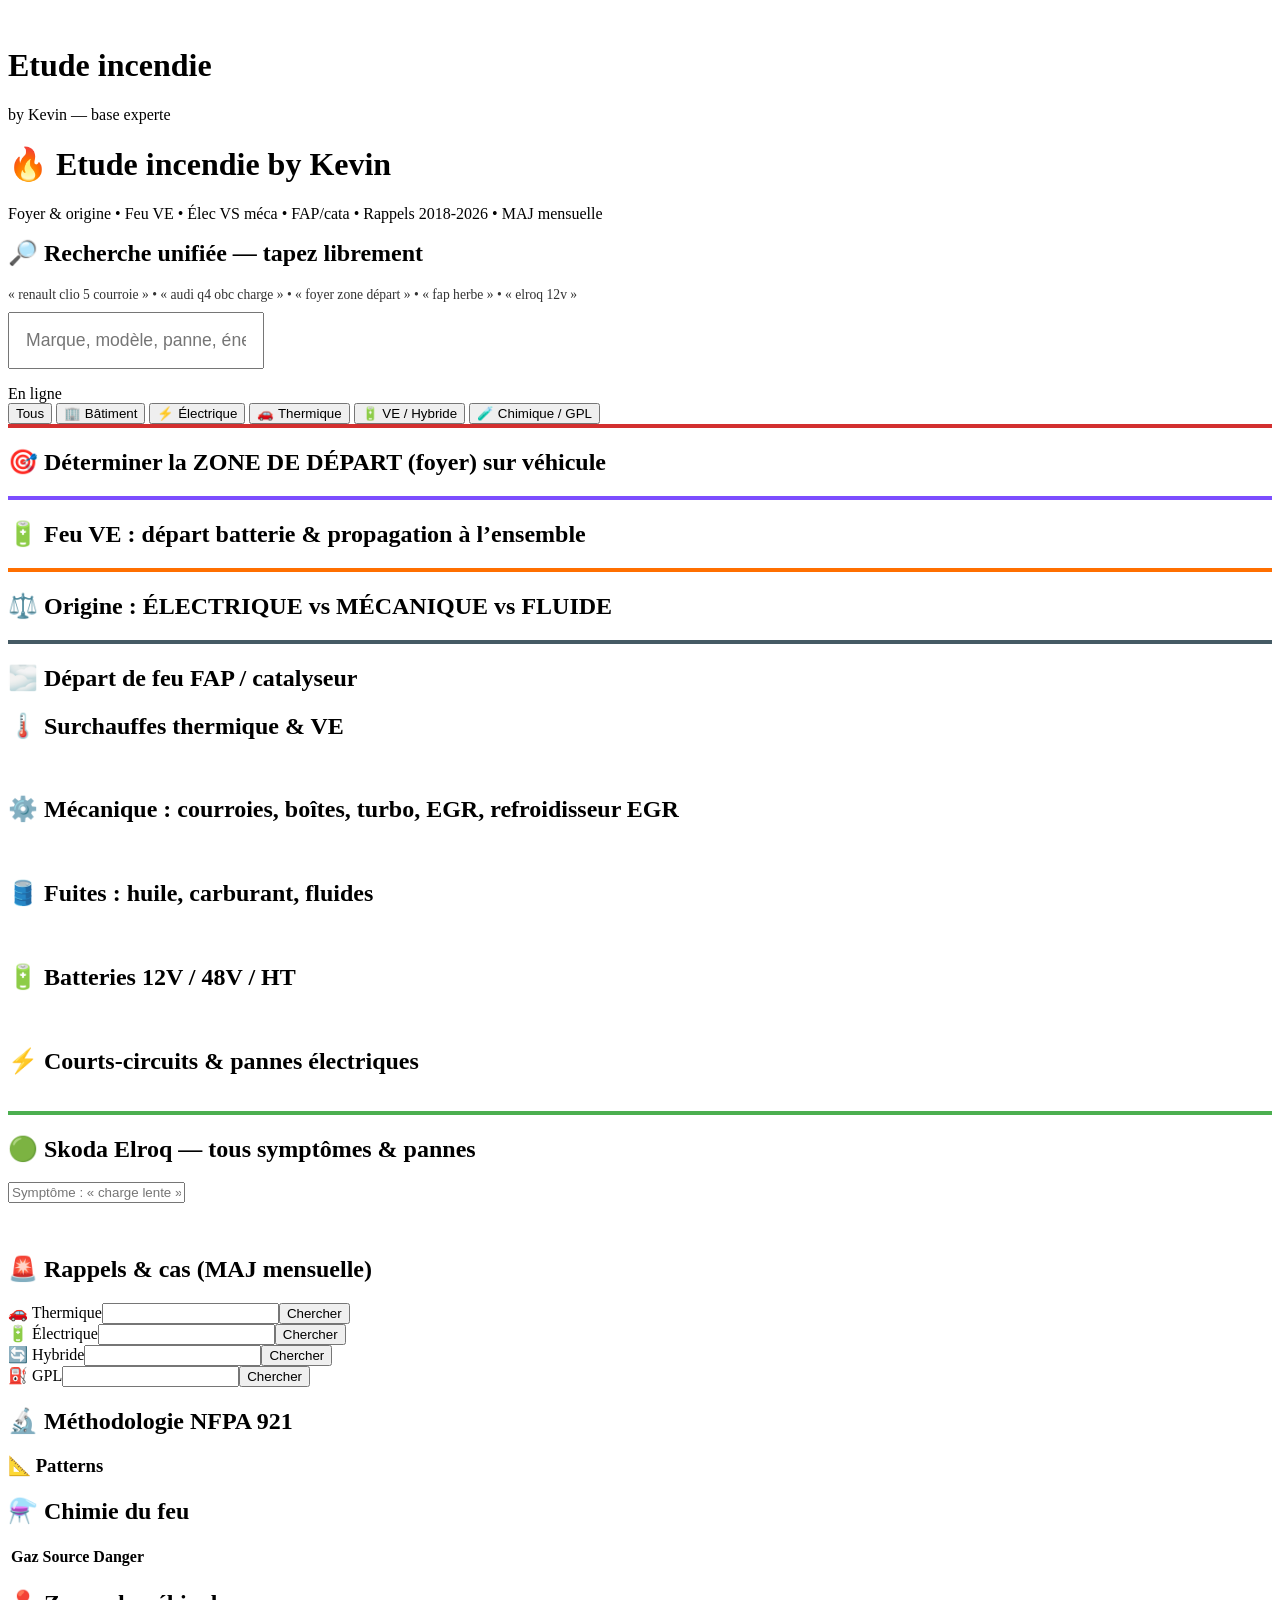
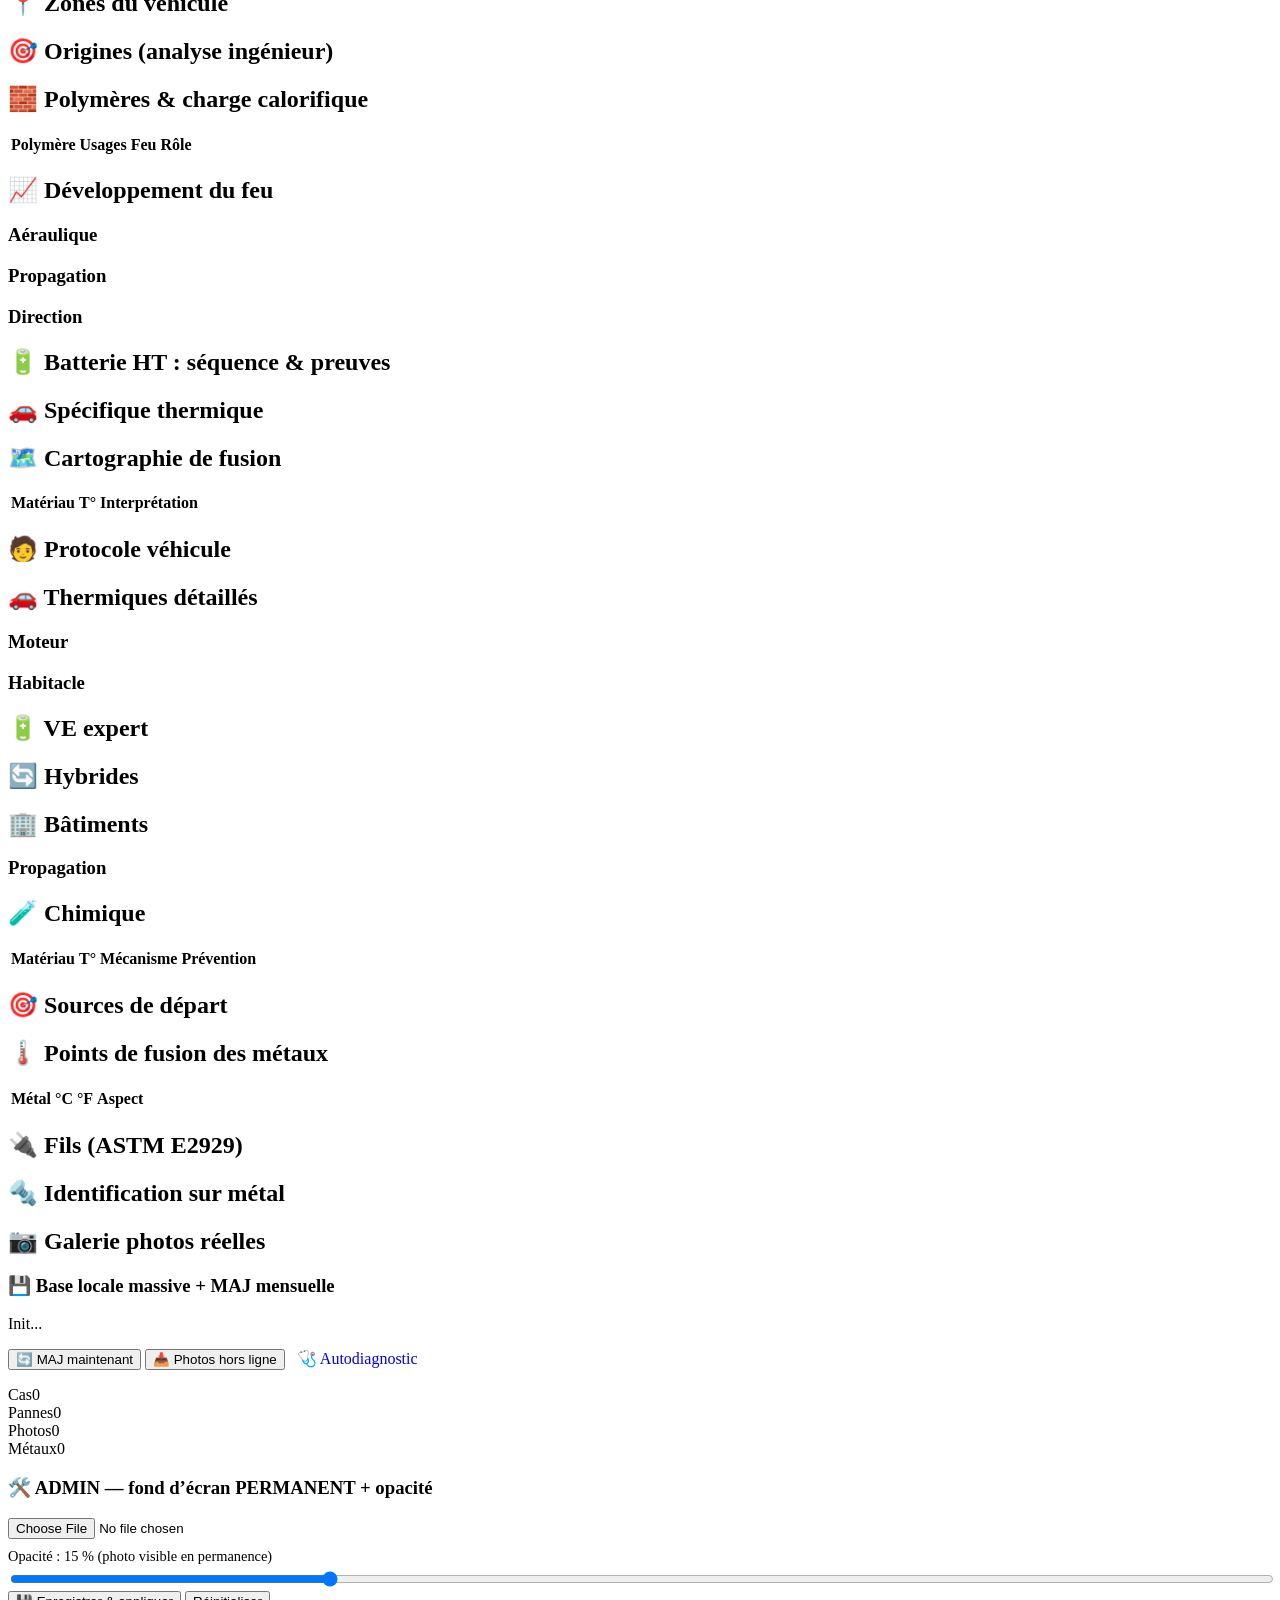
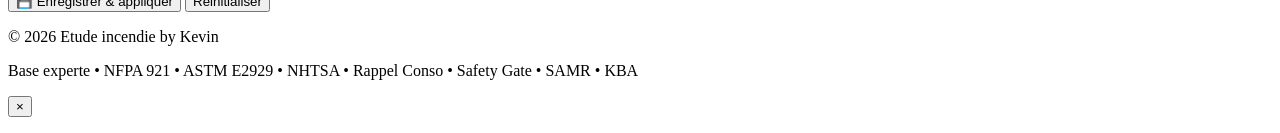
==== index.html @ 4fee3f60 "Add index.html for Etude incendie application This commit adds a new HTML file for the Etude incendi" ====
<!DOCTYPE html>
<html lang="fr">
<head>
<meta charset="UTF-8">
<meta name="viewport" content="width=device-width, initial-scale=1.0, viewport-fit=cover">
<meta name="description" content="Etude incendie by Kevin : base experte incendies véhicules/bâtiments, foyer & origine, feu VE, rappels 2018-2026, MAJ mensuelle">
<meta name="theme-color" content="#8f1d2c">
<link rel="manifest" href="manifest.json">
<link rel="icon" type="image/svg+xml" href="images/icon.svg">
<link rel="apple-touch-icon" href="images/apple-touch-icon.png">
<meta name="apple-mobile-web-app-capable" content="yes">
<meta name="mobile-web-app-capable" content="yes">
<meta name="apple-mobile-web-app-title" content="EtudeIncendie">
<link rel="stylesheet" href="css/styles.css">
<title>Etude incendie by Kevin</title>
</head>
<body>
<div id="gateOverlay" class="gate" style="display:none">
<div class="gate-card">
<img src="images/icon.svg" class="logo" alt="">
<h1>🔒 Etude incendie by Kevin</h1>
<p id="gateStatus">Application protégée</p>
<label>Mot de passe admin</label>
<input type="password" id="gatePwd" placeholder="Mot de passe" autocomplete="new-password">
<button id="gateAdminBtn" class="btn-primary">🔑 Entrer en admin</button>
<hr style="margin:1rem 0;border:none;border-top:1px solid #555">
<label>Demande d’accès (nom ou prénom)</label>
<input type="text" id="gateName" placeholder="Votre nom ou prénom">
<button id="gateReqBtn" class="btn-secondary">📨 Demander l’accès</button>
<p style="margin-top:.8rem;font-size:.8rem;opacity:.8">Notification directe sur l’APK admin (sans mail ni SMS).</p>
</div>
</div>
<div id="splash"><img src="images/icon.svg" class="logo" alt=""><h1>Etude incendie</h1><p>by Kevin — base experte</p></div>
<div id="updateBanner" class="update-banner"></div>

<header class="app-header" id="appHeader"><div class="header-content">
<img src="images/icon.svg" alt="" class="header-logo" onerror="this.style.display='none'">
<div><h1>🔥 Etude incendie by Kevin</h1><p class="subtitle">Foyer & origine • Feu VE • Élec VS méca • FAP/cata • Rappels 2018-2026 • MAJ mensuelle</p></div>
</div></header>

<section id="adminPanel" class="search-section" style="display:none;border-top:4px solid #2e7d32">
<h2 style="margin-top:0">🛡️ ADMIN — Demandes / Appareils / Mises à jour</h2>
<button class="btn-offline" data-act="refresh" style="color:#2e7d32">🔄 Rafraîchir</button>
<button id="shareApkBtn" class="btn-offline" style="margin-left:.5rem">📧 Partager l’APK par mail</button>
<h3>📬 Demandes d’accès</h3><div class="causes-grid" id="adminRequests"></div>
<h3>📱 Appareils gérés</h3><div class="causes-grid" id="adminGrants"></div>
<h3>🔄 Publier une mise à jour (case = applicable aux tiers)</h3><div id="adminUpdate" class="garage-form"></div>
</section>

<section class="search-section garage-box">
<h2 style="margin-top:0">🔎 Recherche unifiée — tapez librement</h2>
<p style="opacity:.8;font-size:.85rem;margin-bottom:.6rem">« renault clio 5 courroie » • « audi q4 obc charge » • « foyer zone départ » • « fap herbe » • « elroq 12v »</p>
<div class="ac-wrap" style="position:relative">
<input id="unifiedInput" autocomplete="off" placeholder="Marque, modèle, panne, énergie… (prédictions automatiques)" style="font-size:1.1rem;padding:1rem">
<div id="unifiedPredict" class="ac-box" style="display:none"></div>
</div>
<div id="unifiedResults" style="margin-top:1rem"></div>
</section>

<div id="connectionStatus" class="connection-status online"><span class="status-text">En ligne</span></div>

<nav class="main-nav">
<button class="nav-btn active" data-filter="all">Tous</button>
<button class="nav-btn" data-filter="building">🏢 Bâtiment</button>
<button class="nav-btn" data-filter="electrical">⚡ Électrique</button>
<button class="nav-btn" data-filter="vehicle-thermal">🚗 Thermique</button>
<button class="nav-btn" data-filter="vehicle-electric">🔋 VE / Hybride</button>
<button class="nav-btn" data-filter="equipment">🧪 Chimique / GPL</button>
</nav>
<section id="navResults" style="display:none;scroll-margin-top:110px"></section>

<section id="section-fo-zone" style="border-top:4px solid #d32f2f"><h2>🎯 Déterminer la ZONE DE DÉPART (foyer) sur véhicule</h2><div class="method-steps" id="fo-zone"></div></section>
<section id="section-fo-ev" style="border-top:4px solid #7c4dff"><h2>🔋 Feu VE : départ batterie & propagation à l’ensemble</h2><div id="fo-ev" class="runaway-phases"></div></section>
<section id="section-fo-compare" style="border-top:4px solid #ff6f00"><h2>⚖️ Origine : ÉLECTRIQUE vs MÉCANIQUE vs FLUIDE</h2><div id="fo-compare"></div></section>
<section id="section-fo-dpf" style="border-top:4px solid #455a64"><h2>🌫️ Départ de feu FAP / catalyseur</h2><div id="fo-dpf" class="runaway-details"></div></section>

<section id="section-overheat"><h2>🌡️ Surchauffes thermique & VE</h2><div id="overheatChips" class="main-nav" style="box-shadow:none;padding:.5rem 0"></div><div class="causes-grid" id="overheatGrid"></div></section>
<section id="section-mech"><h2>⚙️ Mécanique : courroies, boîtes, turbo, EGR, refroidisseur EGR</h2><div id="mechChips" class="main-nav" style="box-shadow:none;padding:.5rem 0"></div><div class="causes-grid" id="mechGrid"></div></section>
<section id="section-leaks"><h2>🛢️ Fuites : huile, carburant, fluides</h2><div id="leaksChips" class="main-nav" style="box-shadow:none;padding:.5rem 0"></div><div class="causes-grid" id="leaksGrid"></div></section>
<section id="section-batt"><h2>🔋 Batteries 12V / 48V / HT</h2><div id="battChips" class="main-nav" style="box-shadow:none;padding:.5rem 0"></div><div class="causes-grid" id="battGrid"></div></section>
<section id="section-shorts"><h2>⚡ Courts-circuits & pannes électriques</h2><div id="shortsChips" class="main-nav" style="box-shadow:none;padding:.5rem 0"></div><div class="causes-grid" id="shortsGrid"></div></section>
<section id="section-elroq" style="border-top:4px solid #4caf50"><h2>🟢 Skoda Elroq — tous symptômes & pannes</h2><div class="search-container" style="margin-bottom:.8rem"><input type="text" id="elqInput" placeholder="Symptôme : « charge lente », « 12v », « sifflement »..."></div><p id="elqCount" class="ve-intro"></p><div id="elroqChips" class="main-nav" style="box-shadow:none;padding:.5rem 0"></div><div class="causes-grid" id="elroqGrid"></div></section>
<section id="section-recalls"><h2>🚨 Rappels & cas (MAJ mensuelle)</h2>
<div class="recall-searches">
<div class="rs-box"><label>🚗 Thermique</label><input id="q-thermal"><button class="rs-btn" data-energy="thermal">Chercher</button></div>
<div class="rs-box"><label>🔋 Électrique</label><input id="q-ev"><button class="rs-btn" data-energy="ev">Chercher</button></div>
<div class="rs-box"><label>🔄 Hybride</label><input id="q-hybrid"><button class="rs-btn" data-energy="hybrid">Chercher</button></div>
<div class="rs-box"><label>⛽ GPL</label><input id="q-lpg"><button class="rs-btn" data-energy="lpg">Chercher</button></div>
</div><p id="recallStats" class="ve-intro"></p><div class="causes-grid" id="recallGrid"></div></section>

<section><h2>🔬 Méthodologie NFPA 921</h2><div class="method-steps" id="methodSteps"></div><h3>📐 Patterns</h3><div class="patterns-grid" id="patternsGrid"></div></section>
<section><h2>⚗️ Chimie du feu</h2><div class="tetrahedron" id="tetrahedron"></div><div class="phenomena-grid" id="phenomenaGrid"></div><div class="table-container"><table class="metal-table" id="gasTable"><thead><tr><th>Gaz</th><th>Source</th><th>Danger</th></tr></thead><tbody></tbody></table></div></section>
<section><h2>📍 Zones du véhicule</h2><div class="ve-zones" id="vz-grid"></div></section>
<section><h2>🎯 Origines (analyse ingénieur)</h2><div id="vo-grid"></div></section>
<section><h2>🧱 Polymères & charge calorifique</h2><div class="table-container"><table class="metal-table"><thead><tr><th>Polymère</th><th>Usages</th><th>Feu</th><th>Rôle</th></tr></thead><tbody id="vp-table"></tbody></table></div><div class="id-card" id="vf-load"></div></section>
<section><h2>📈 Développement du feu</h2><div id="vd-stages" class="runaway-phases"></div><h3>Aéraulique</h3><div class="id-card" id="vd-vent"></div><h3>Propagation</h3><div class="id-card" id="vd-spread"></div><h3>Direction</h3><div class="id-card" id="vd-dir"></div></section>
<section><h2>🔋 Batterie HT : séquence & preuves</h2><div id="ev-seq" class="runaway-phases"></div><div id="ev-gas"></div><div class="id-card" id="ev-trig"></div><div class="id-card" id="ev-cc"></div><div class="id-card" id="ev-chg"></div><div id="ev-reig"></div><div class="id-card" id="ev-ext"></div></section>
<section><h2>🚗 Spécifique thermique</h2><div id="th-expert" class="runaway-details"></div></section>
<section><h2>🗺️ Cartographie de fusion</h2><div class="table-container"><table class="metal-table"><thead><tr><th>Matériau</th><th>T°</th><th>Interprétation</th></tr></thead><tbody id="vm-table"></tbody></table></div></section>
<section><h2>🧑 Protocole véhicule</h2><div class="method-steps" id="vproto"></div></section>
<section><h2>🚗 Thermiques détaillés</h2><h3>Moteur</h3><div class="causes-grid" id="engineCauses"></div><h3>Habitacle</h3><div class="causes-grid" id="cabinCauses"></div></section>
<section><h2>🔋 VE expert</h2><div class="chem-grid" id="chemGrid"></div><div class="runaway-phases" id="runawayPhases"></div><div class="runaway-details" id="runawayDetails"></div><div class="causes-grid" id="evCauses"></div></section>
<section><h2>🔄 Hybrides</h2><div id="hybridInfo"></div></section>
<section><h2>🏢 Bâtiments</h2><div class="causes-grid" id="buildingCauses"></div><h3>Propagation</h3><div class="propagation-grid" id="propagationGrid"></div></section>
<section><h2>🧪 Chimique</h2><div class="table-container"><table class="metal-table" id="selfIgnitionTable"><thead><tr><th>Matériau</th><th>T°</th><th>Mécanisme</th><th>Prévention</th></tr></thead><tbody></tbody></table></div><div id="incompatibilities"></div></section>
<section><h2>🎯 Sources de départ</h2><div class="causes-grid" id="causesGrid"></div></section>
<section><h2>🌡️ Points de fusion des métaux</h2><div class="table-container"><table id="metalTable" class="metal-table"><thead><tr><th>Métal</th><th>°C</th><th>°F</th><th>Aspect</th></tr></thead><tbody></tbody></table></div></section>
<section><h2>🔌 Fils (ASTM E2929)</h2><div class="analysis-grid" id="wireAnalysisGrid"></div></section>
<section><h2>🔩 Identification sur métal</h2><div class="identification-cards" id="metalIdGrid"></div></section>
<section><h2>📷 Galerie photos réelles</h2><div class="gallery-grid" id="photoGallery"></div></section>

<section class="storage-info"><div class="storage-card">
<h3>💾 Base locale massive + MAJ mensuelle</h3>
<p id="storageStatus">Init...</p><p id="feedInfo" class="feed-info"></p>
<button id="syncNowBtn" class="btn-offline">🔄 MAJ maintenant</button>
<button id="offlinePhotosBtn" class="btn-offline">📥 Photos hors ligne</button>
<a href="tools/autodiag.html" class="btn-offline" style="display:inline-block;margin-left:.5rem;text-decoration:none">🩺 Autodiagnostic</a>
<p id="offlineProgress"></p>
<div class="storage-stats">
<div class="stat"><span class="stat-label">Cas</span><span class="stat-value" id="casesCount">0</span></div>
<div class="stat"><span class="stat-label">Pannes</span><span class="stat-value" id="recallsCount">0</span></div>
<div class="stat"><span class="stat-label">Photos</span><span class="stat-value" id="photosCount">0</span></div>
<div class="stat"><span class="stat-label">Métaux</span><span class="stat-value" id="metalsCount">0</span></div>
</div></div>
<div class="storage-card admin-card">
<h3>🛠️ ADMIN — fond d’écran PERMANENT + opacité</h3>
<input type="file" id="adminBg" accept="image/*">
<label style="display:block;margin:.6rem 0 .2rem;font-size:.9rem">Opacité : <span id="bgOpVal">15</span> % (photo visible en permanence)</label>
<input type="range" id="adminBgOpacity" min="0" max="60" value="15" style="width:100%">
<button id="adminBgApply" class="btn-offline">💾 Enregistrer & appliquer</button>
<button id="adminBgReset" class="btn-offline">Réinitialiser</button>
<p id="adminMsg"></p>
</div></section>

<footer class="app-footer"><p>© 2026 Etude incendie by Kevin</p><p class="version">Base experte • NFPA 921 • ASTM E2929 • NHTSA • Rappel Conso • Safety Gate • SAMR • KBA</p></footer>

<div id="lightbox" class="lightbox hidden"><button class="lightbox-close" onclick="closeLightbox()">×</button><img id="lightboxImg" src="" alt=""><p id="lightboxCaption" class="lightbox-caption"></p><p id="lightboxCredit" class="lightbox-credit"></p></div>

<script src="js/data.js"></script>
<script src="js/engine.js"></script>
<script src="js/app.js"></script>
<script>
if ('serviceWorker' in navigator) window.addEventListener('load', () => navigator.serviceWorker.register('service-worker.js'));
(function(){let d=false;function h(){if(d)return;d=true;const s=document.getElementById('splash');if(s){s.classList.add('hidden');setTimeout(()=>s.remove(),700);}}
window.addEventListener('load',()=>setTimeout(h,900));setTimeout(h,5000);})();
</script>
</body>
</html>
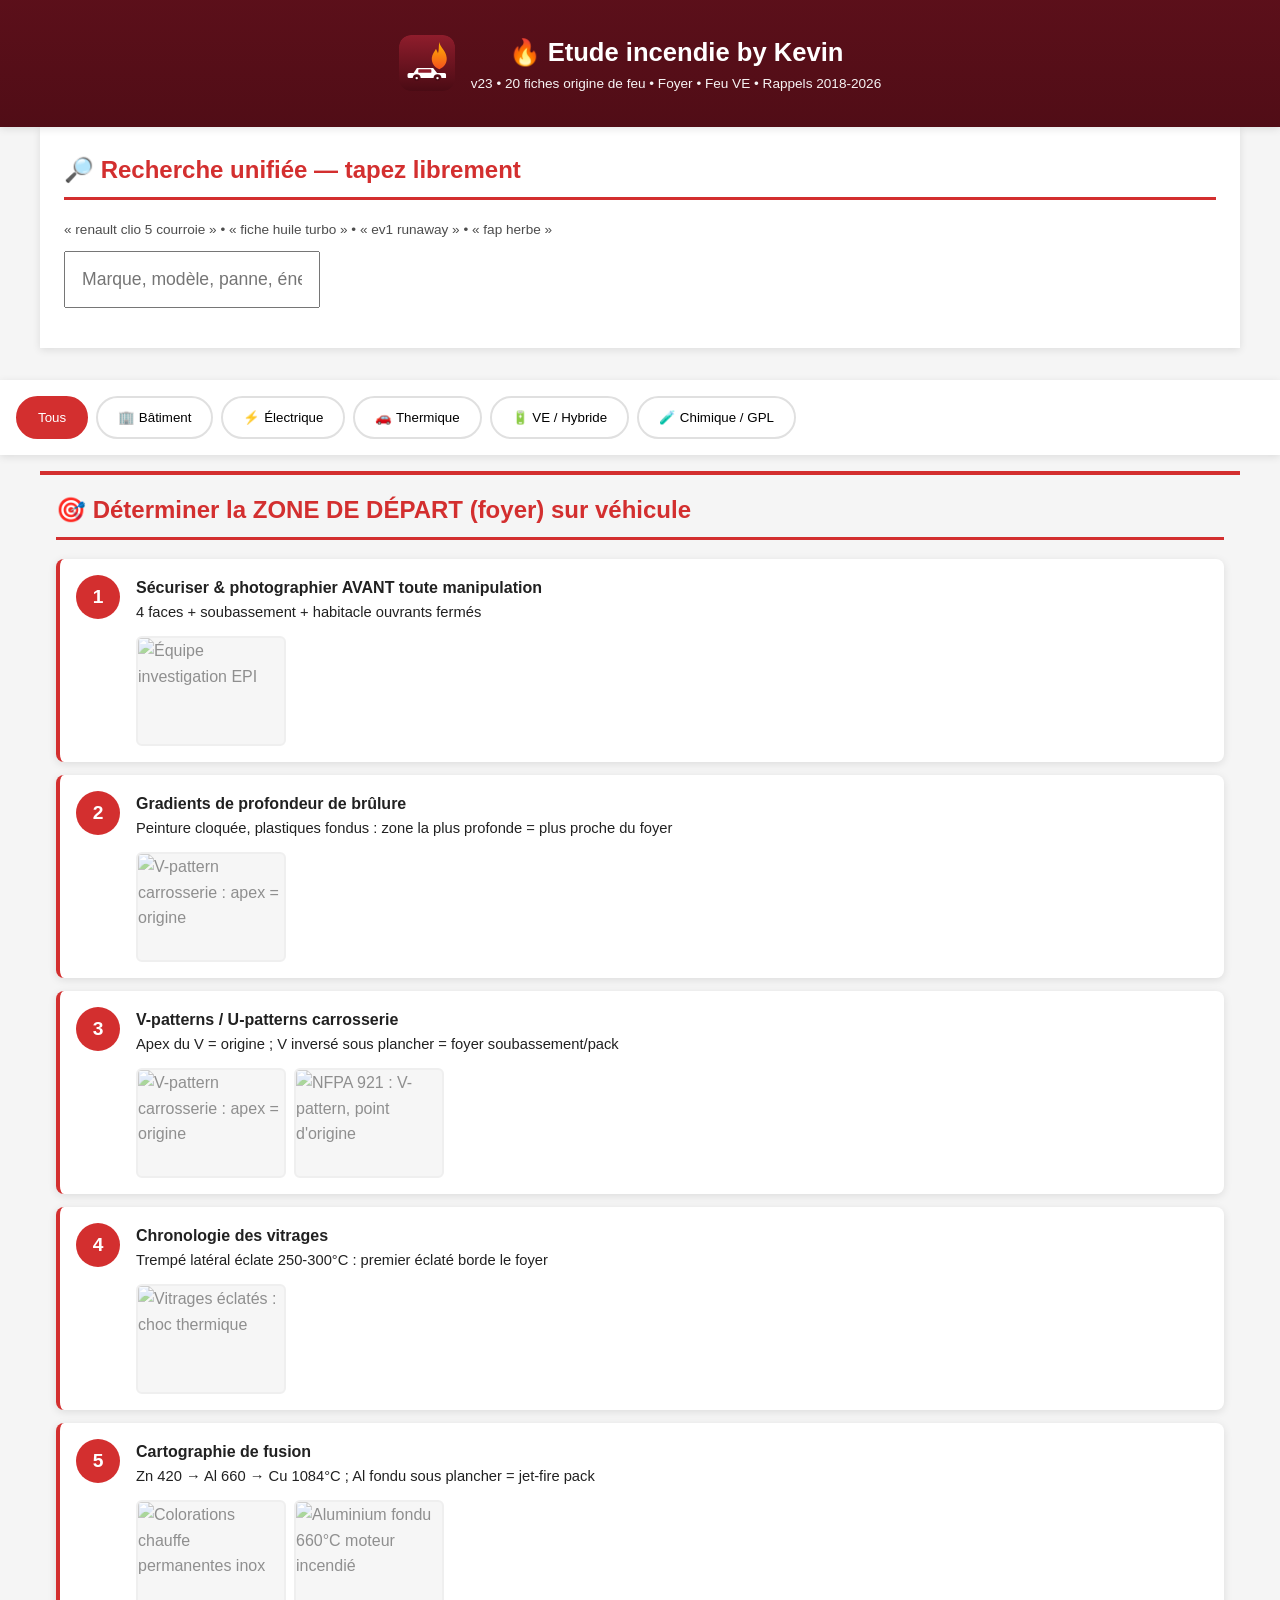
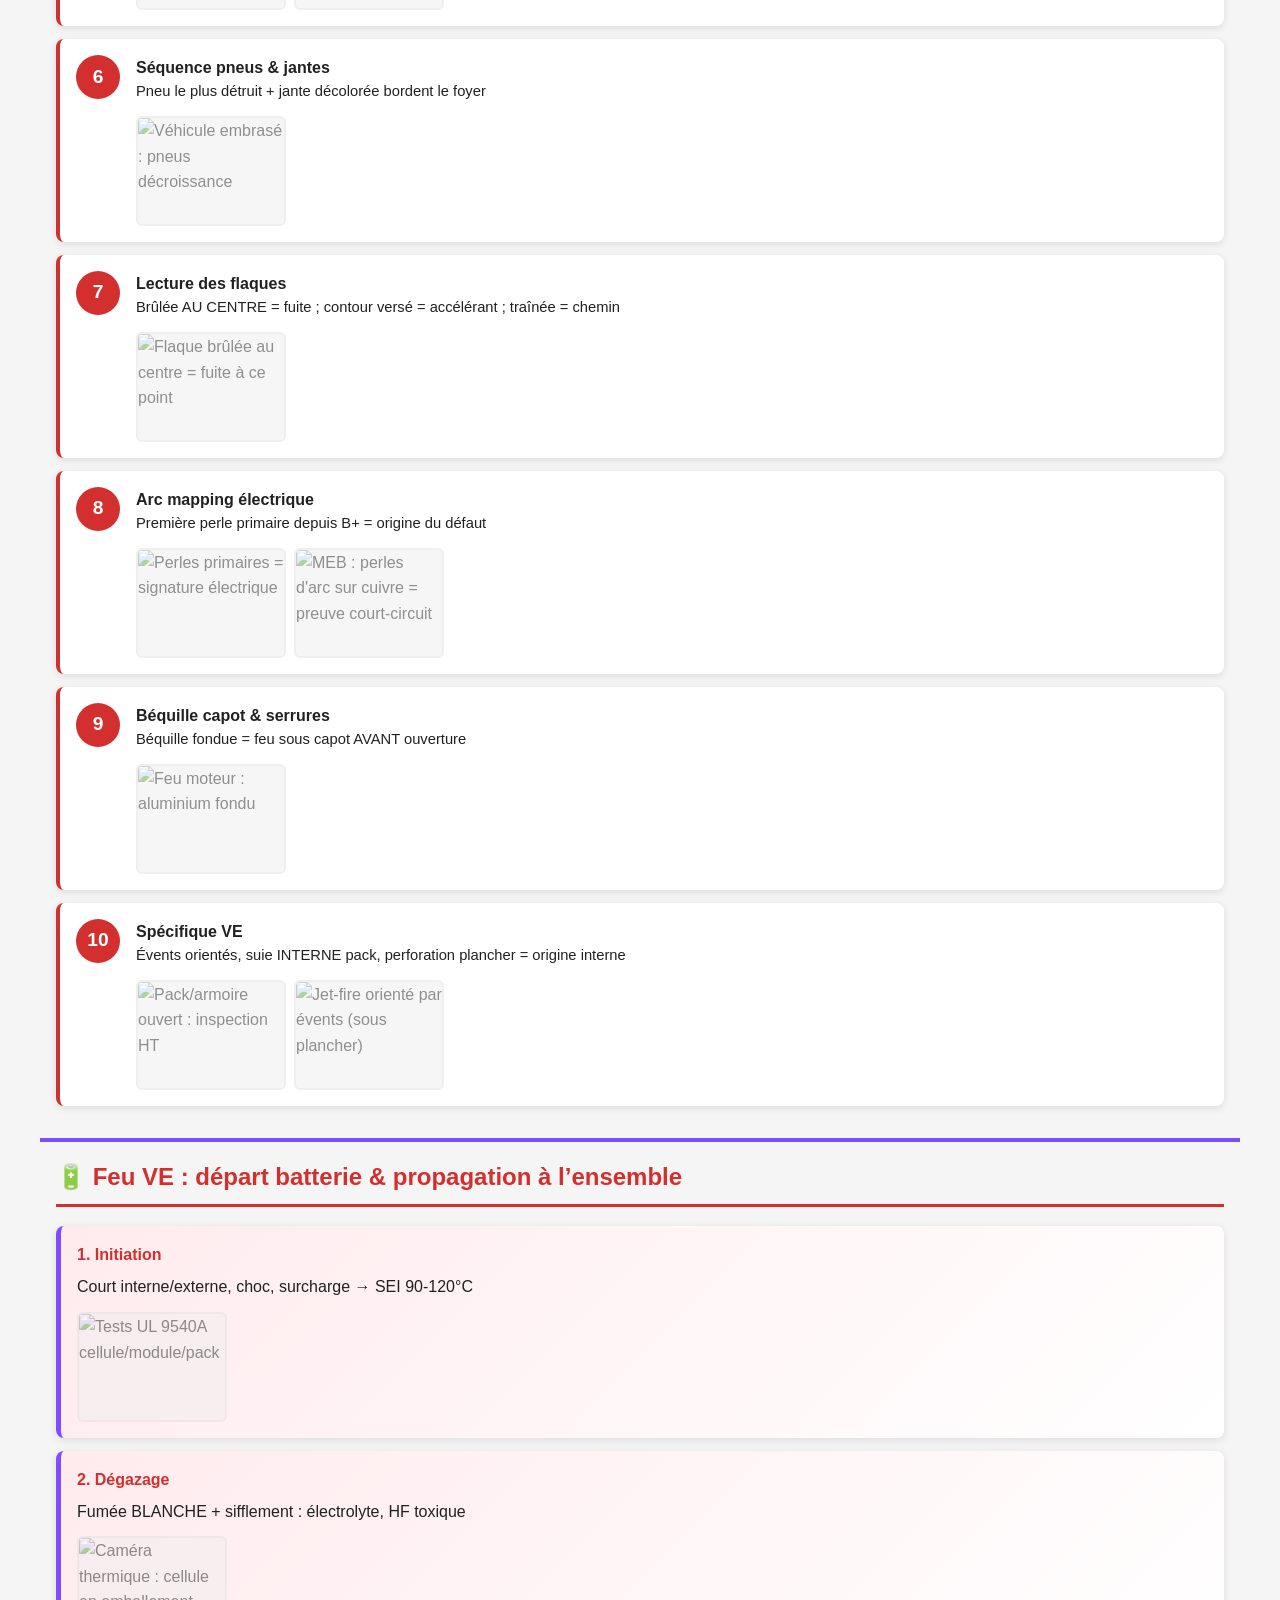
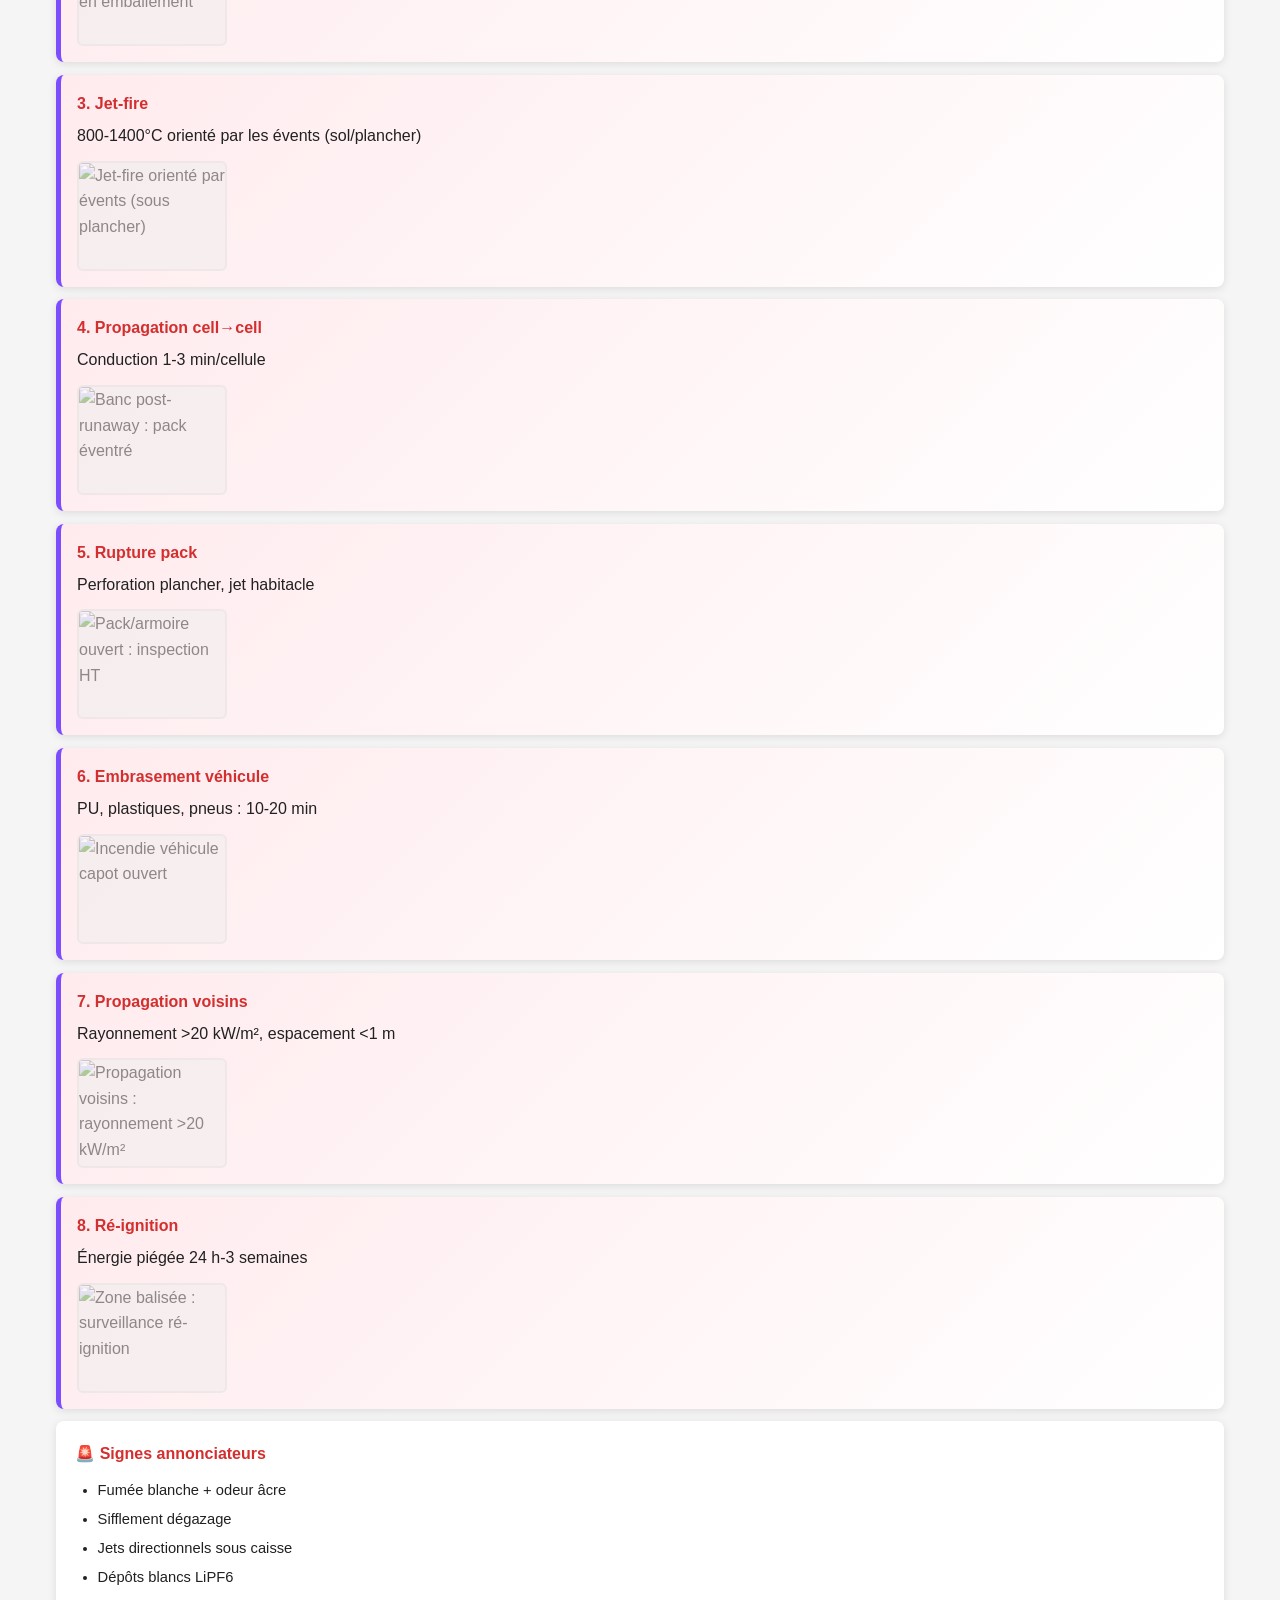
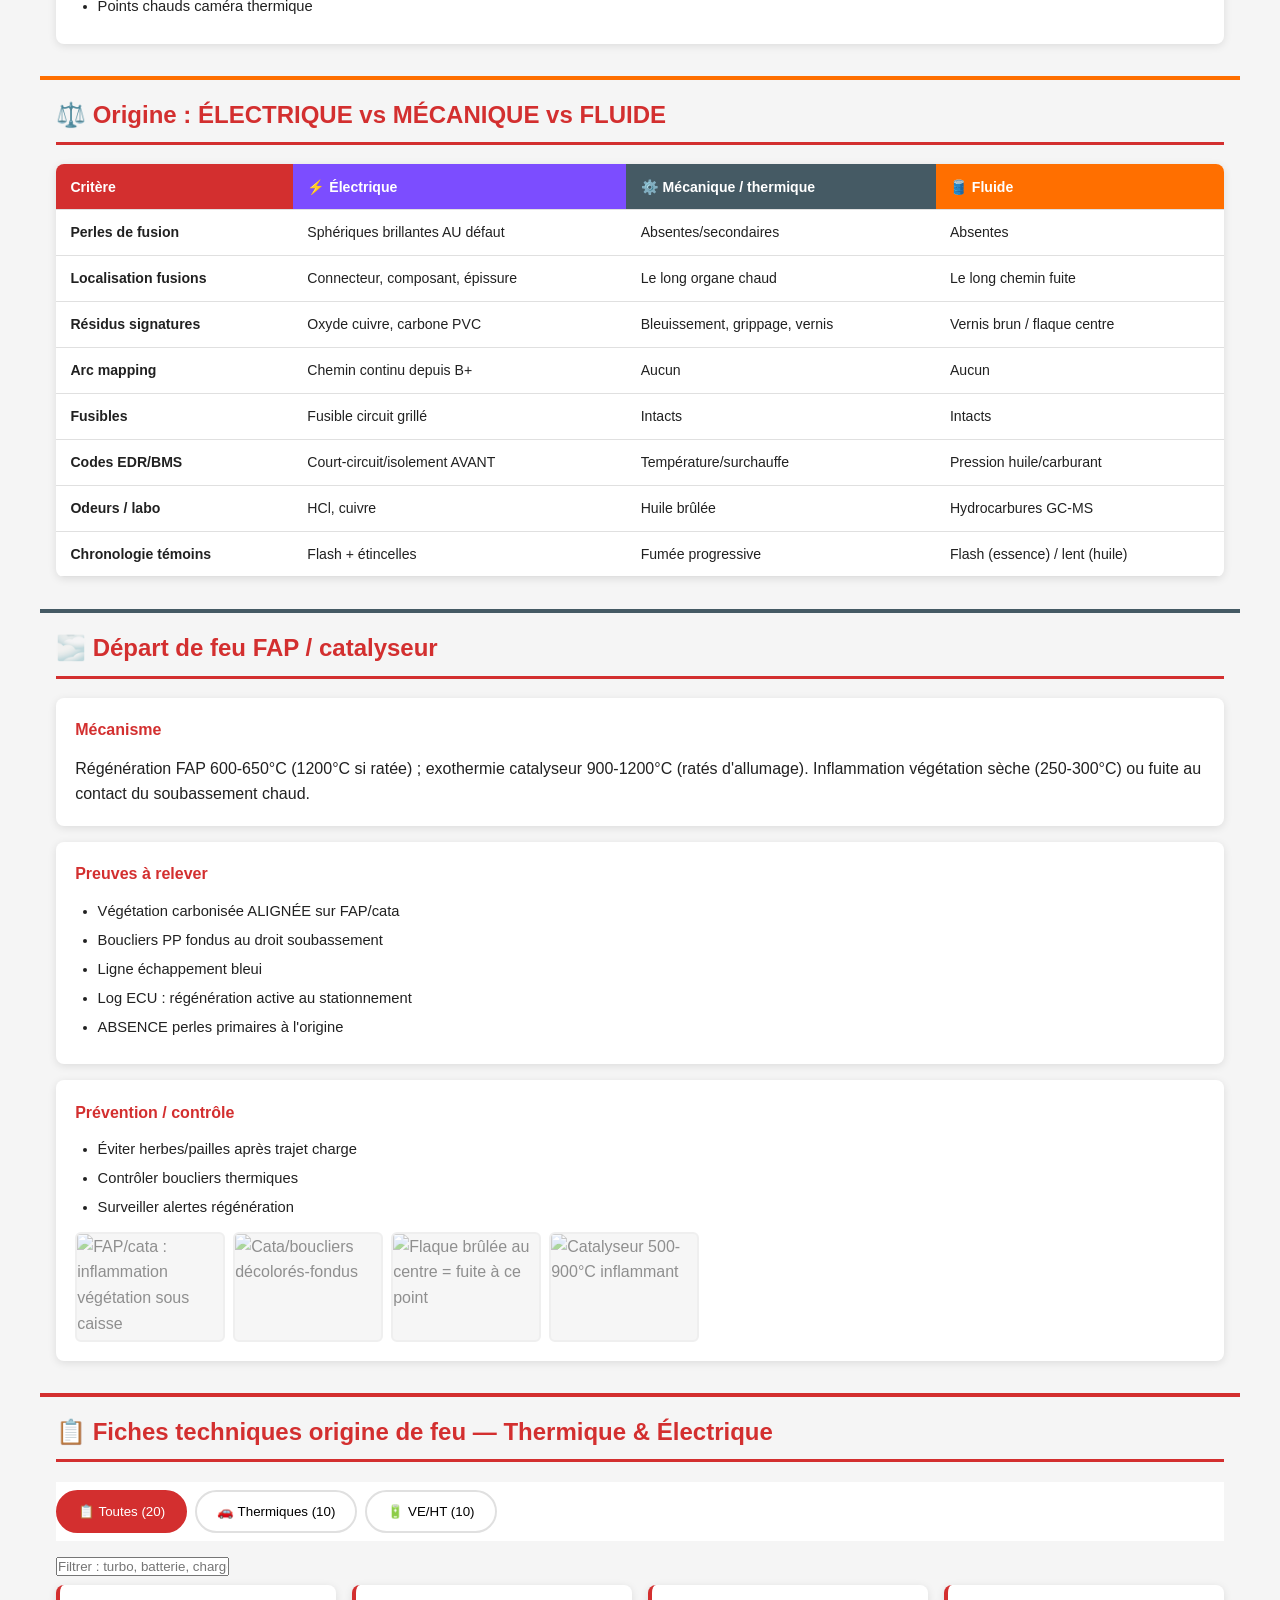
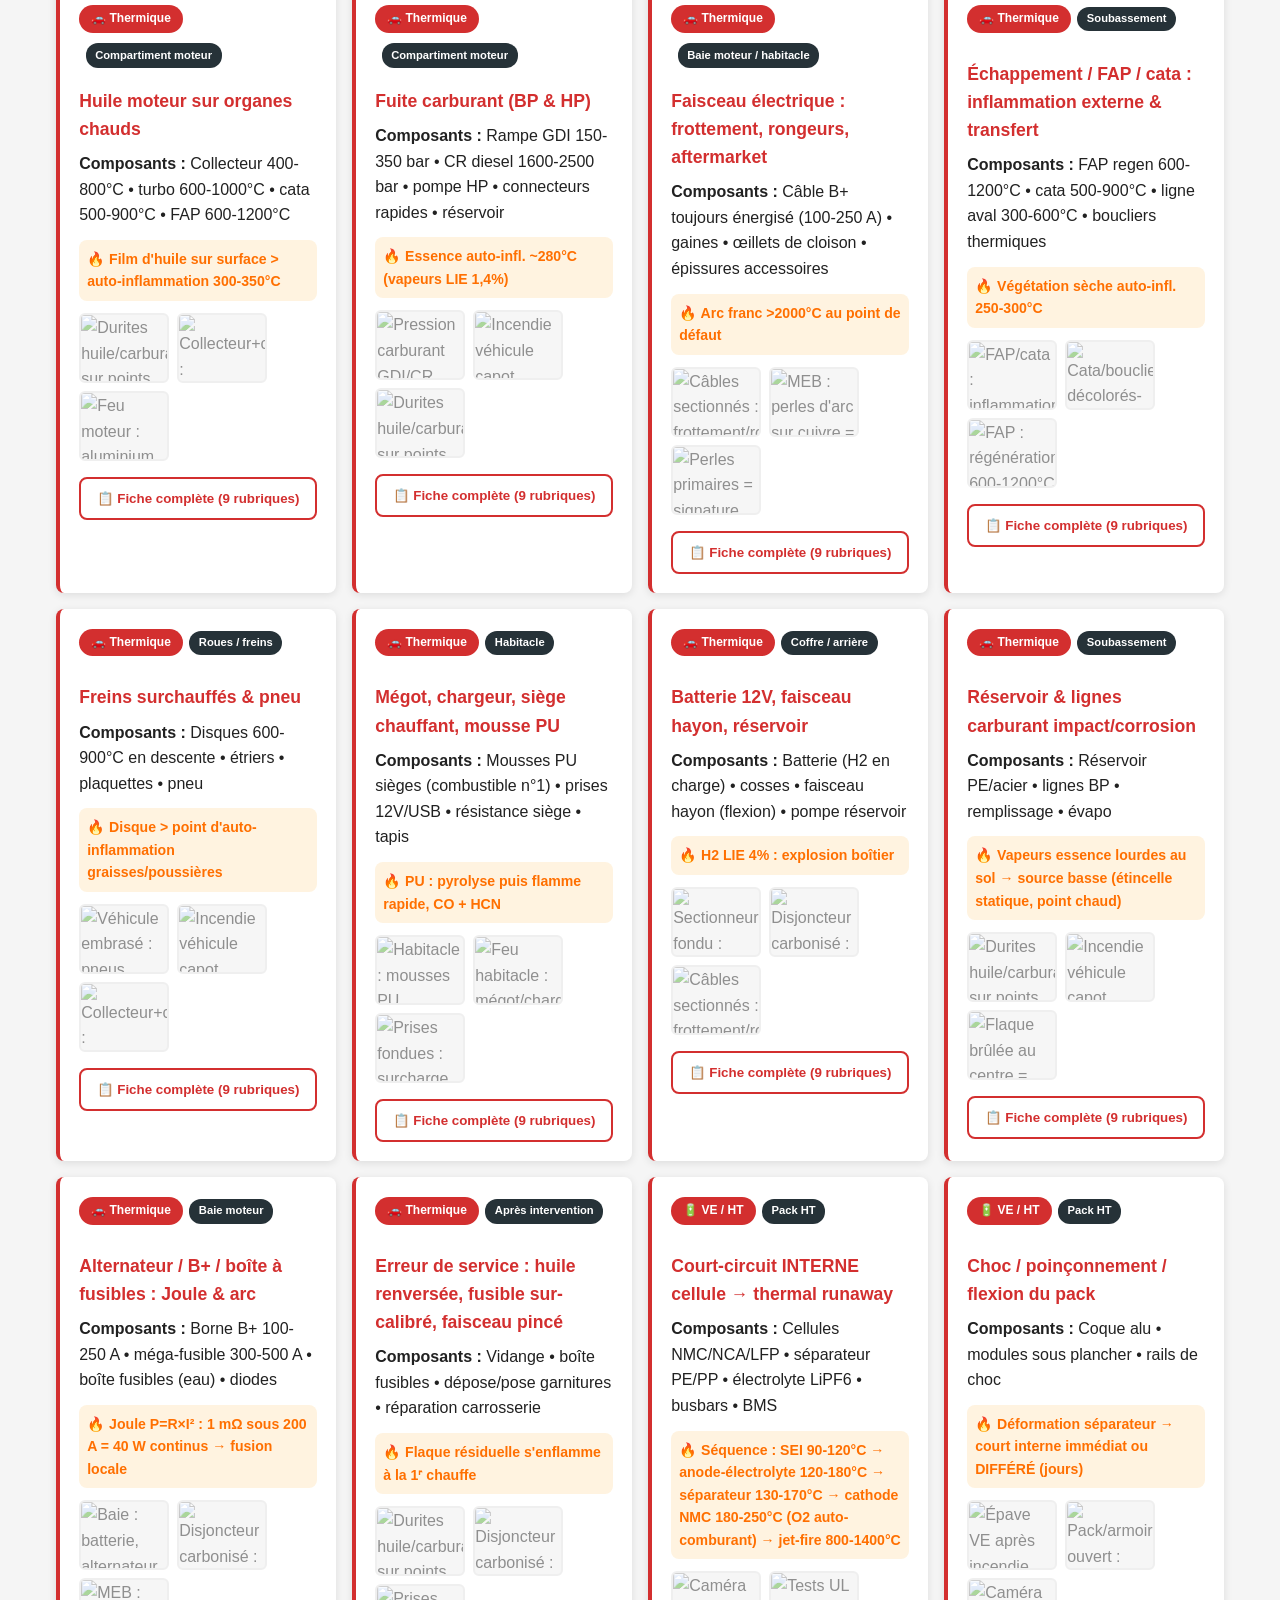
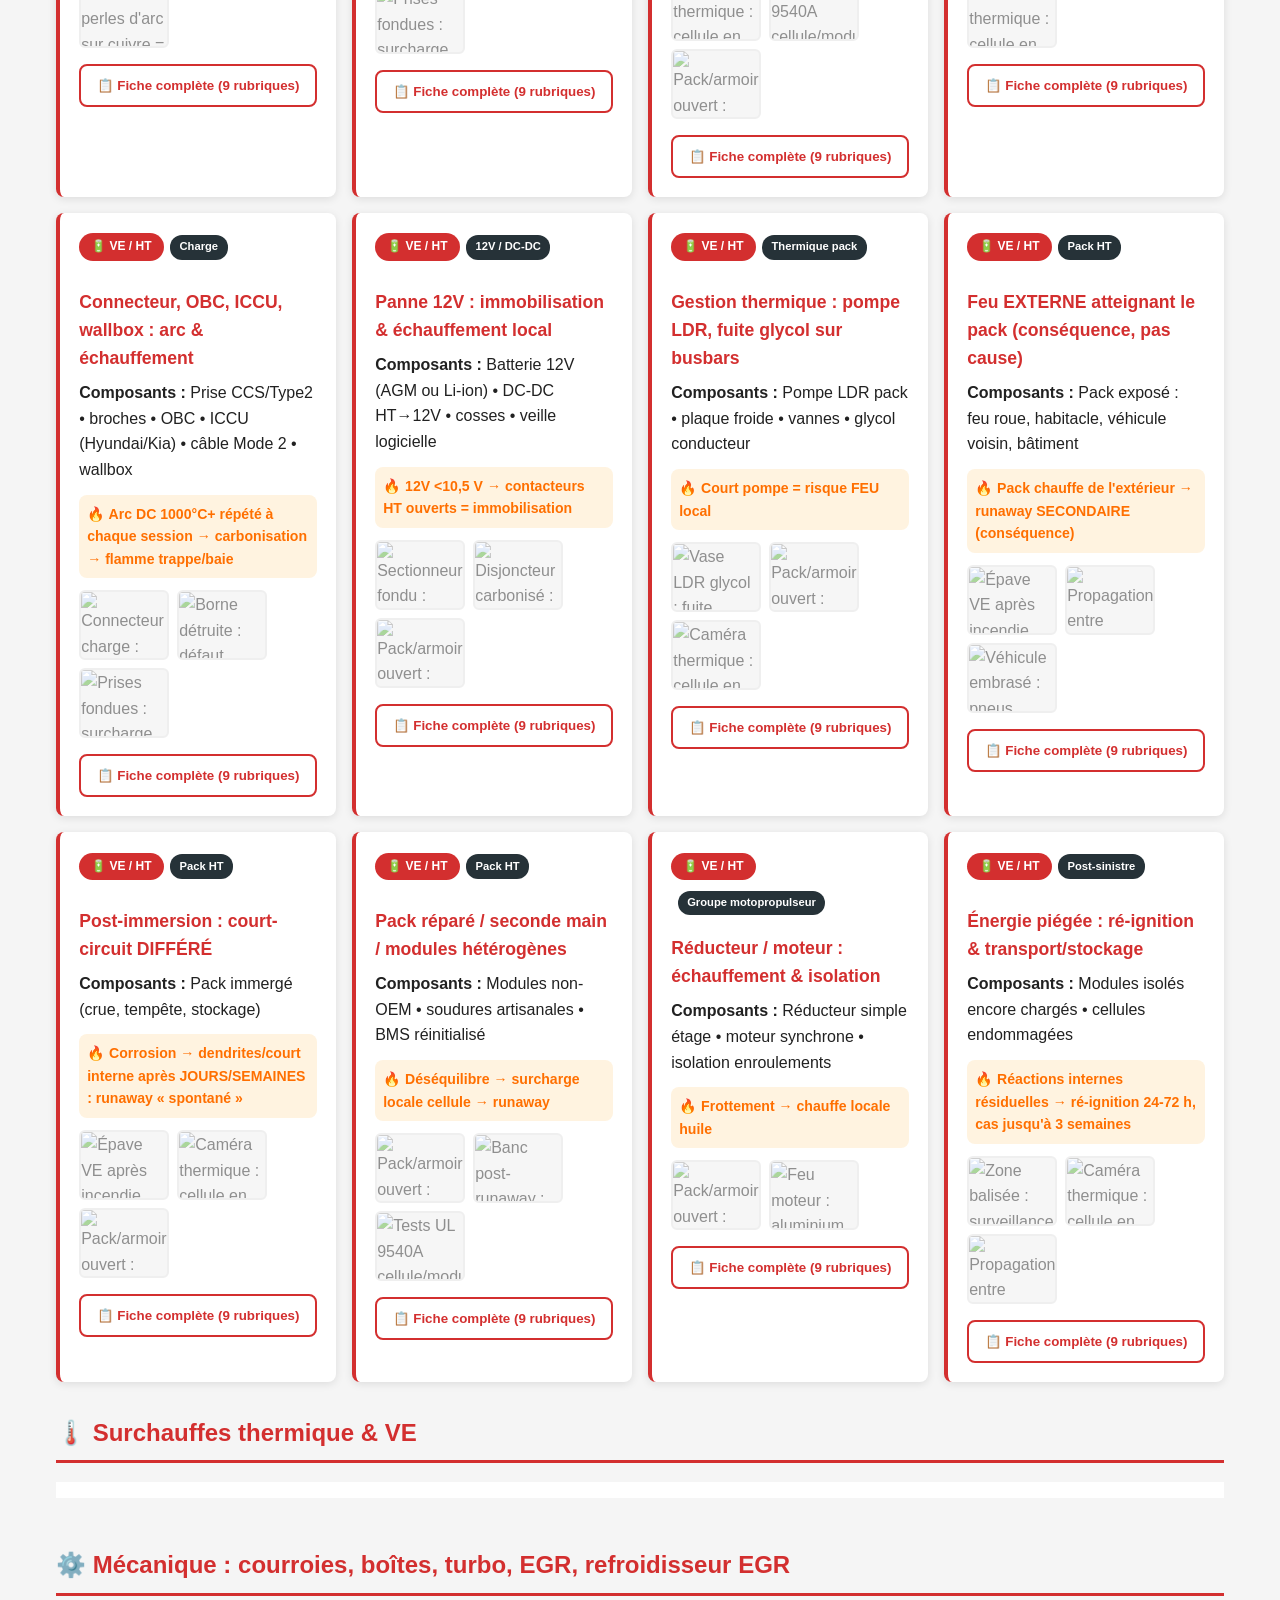
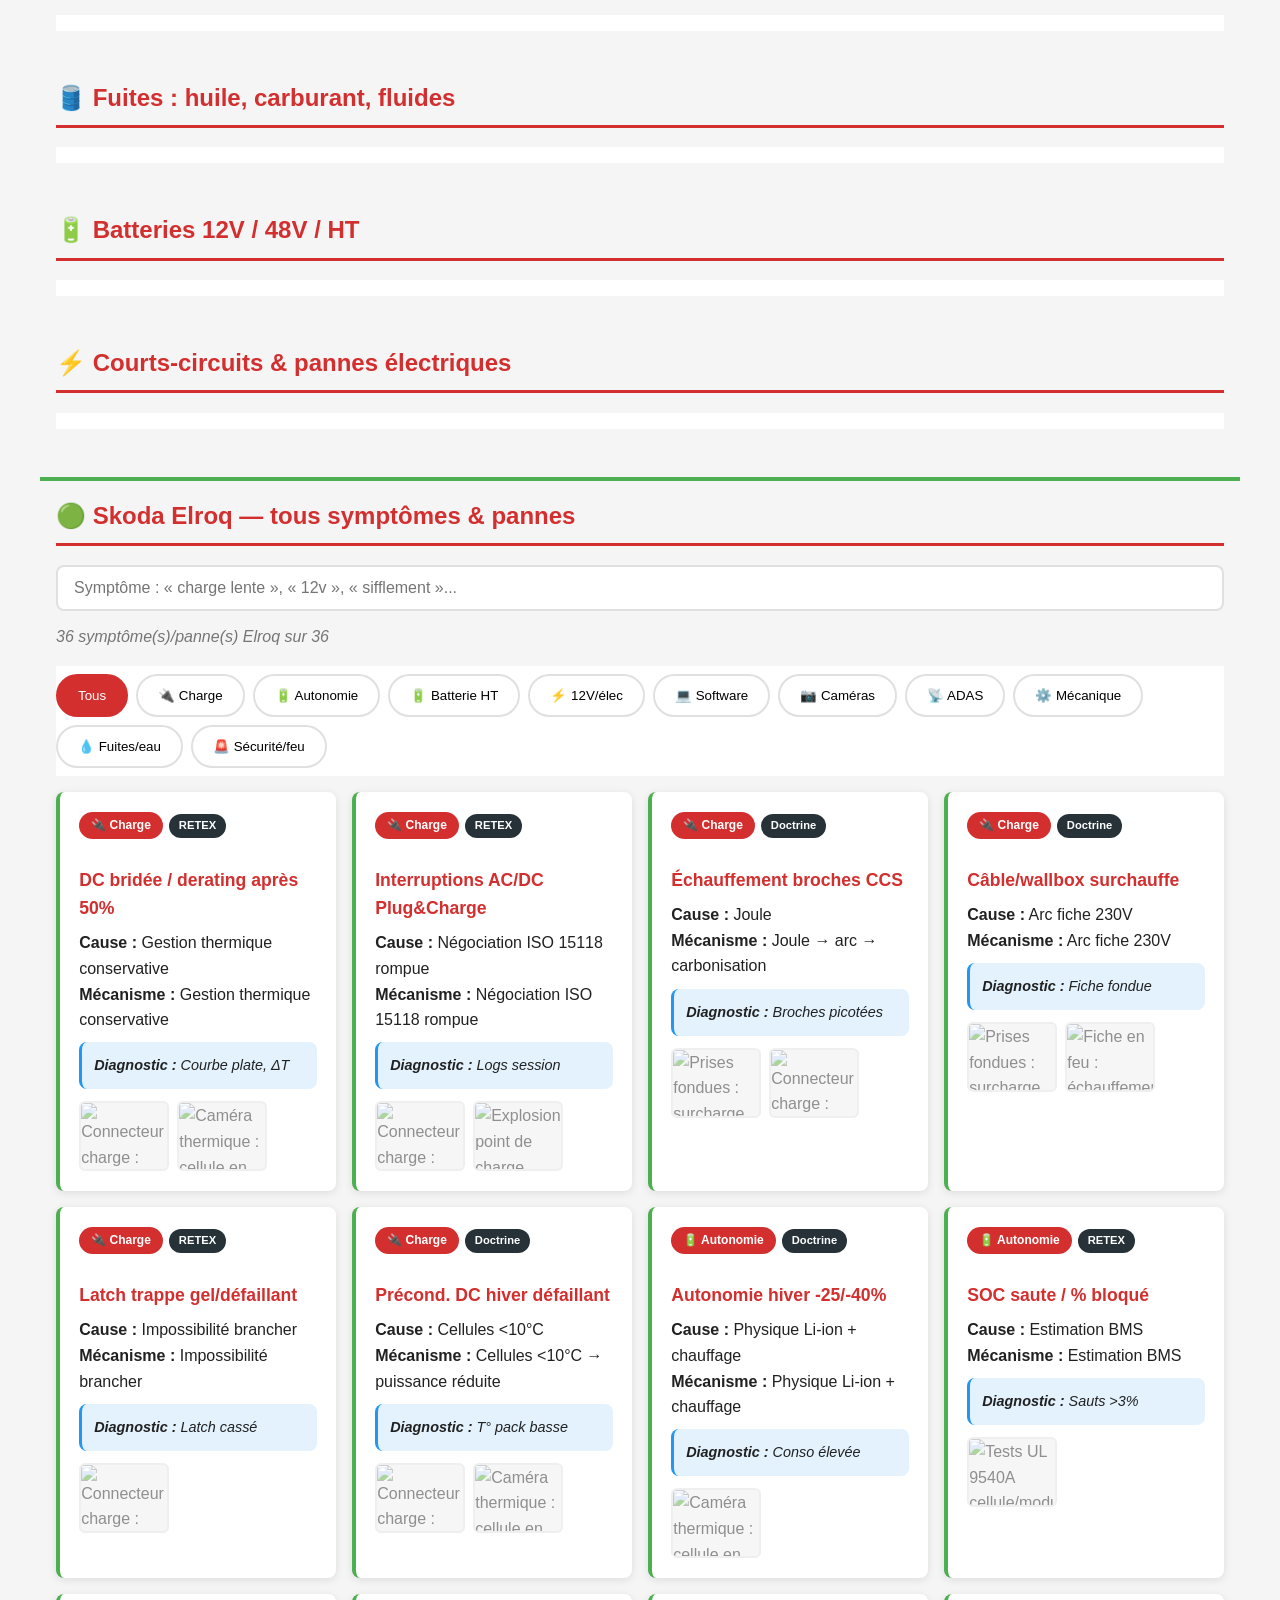
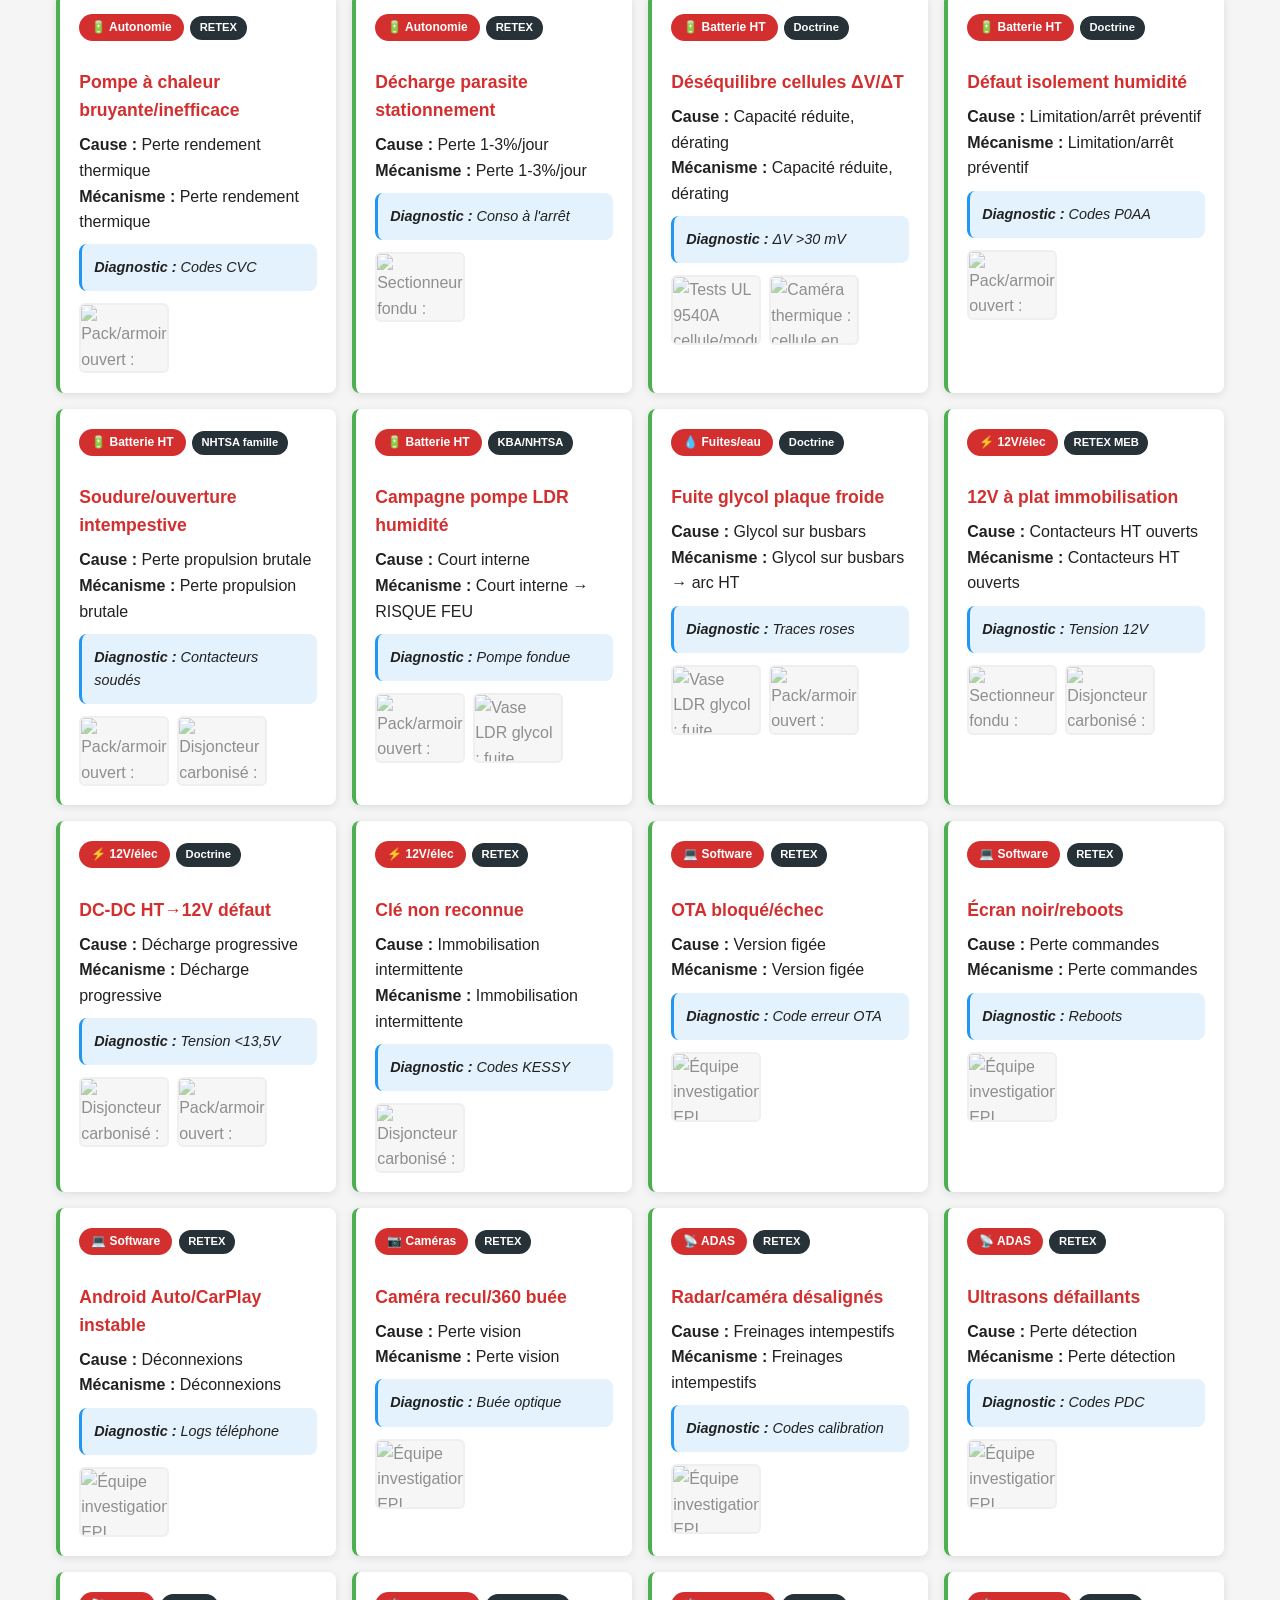
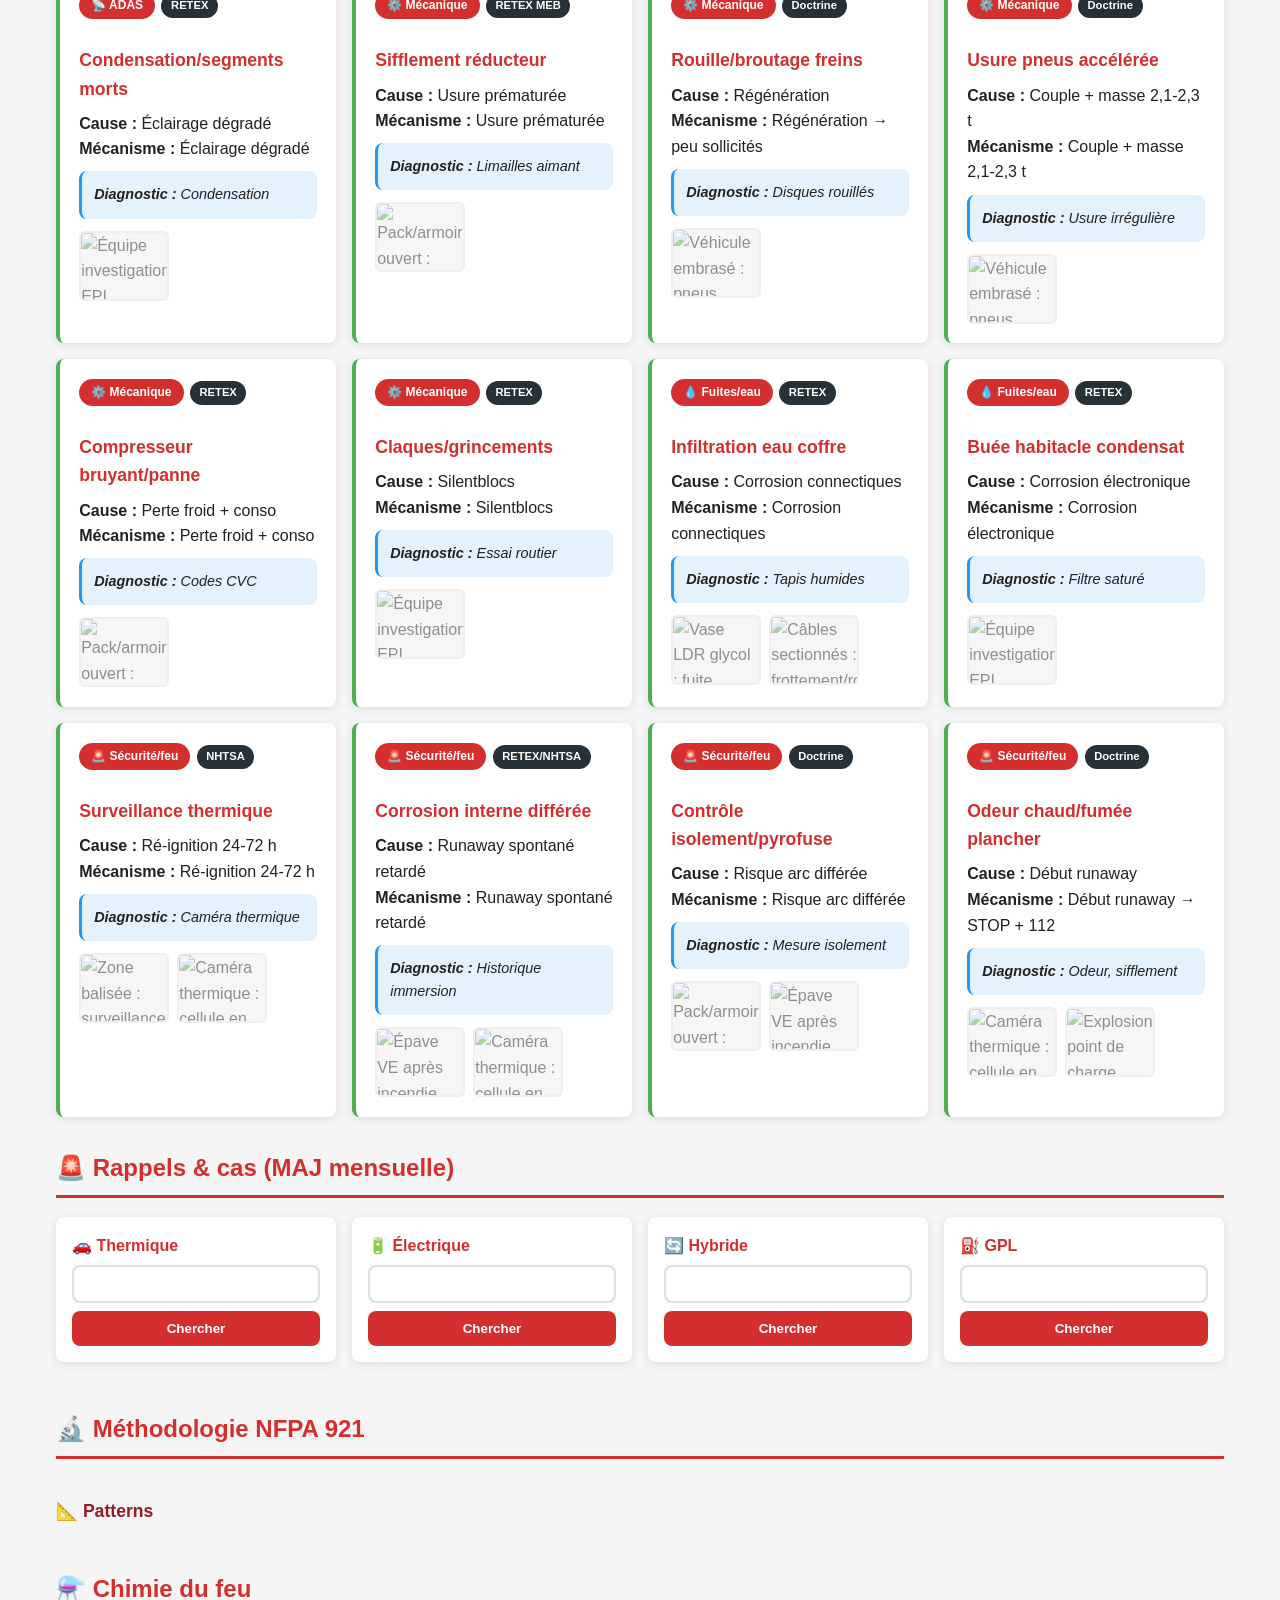
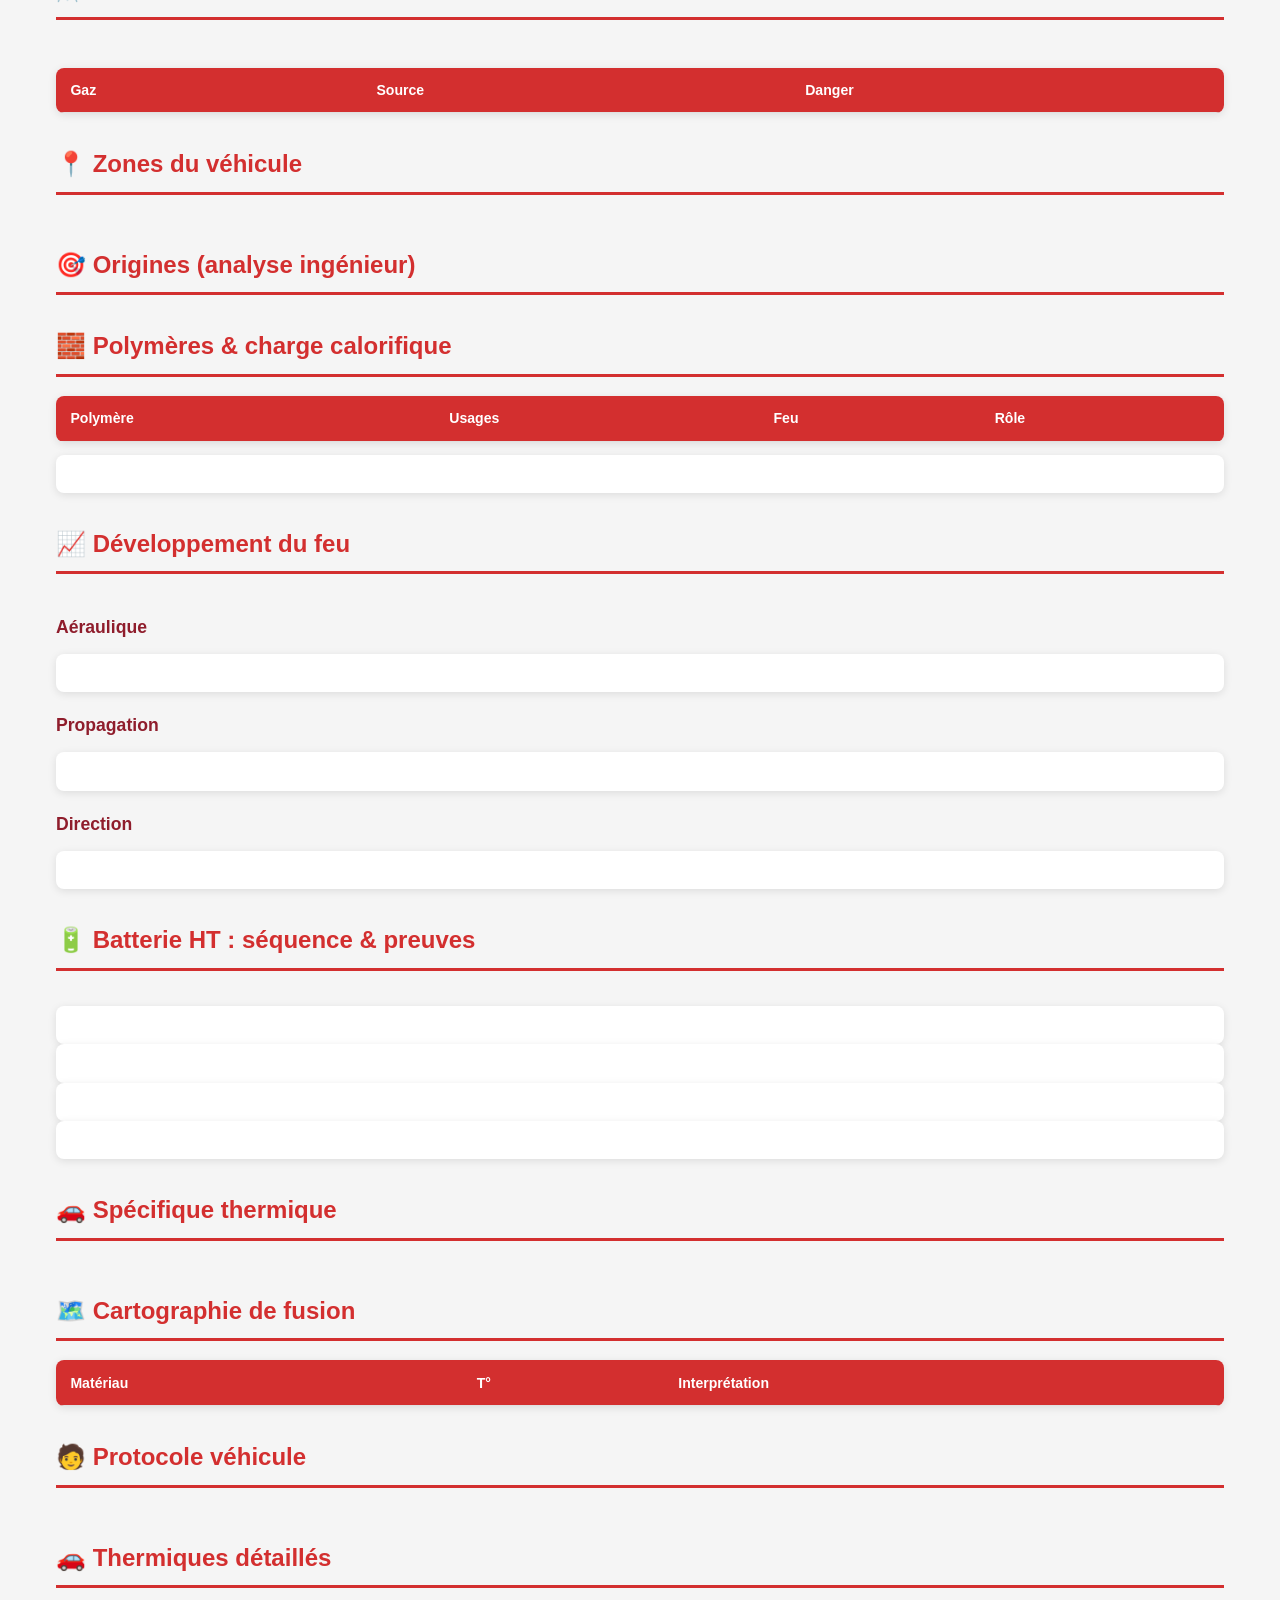
==== commit 24812309: "Update HTML metadata and content for version 23" ====
--- a/index.html
+++ b/index.html
@@ -3,7 +3,7 @@
 <head>
 <meta charset="UTF-8">
 <meta name="viewport" content="width=device-width, initial-scale=1.0, viewport-fit=cover">
-<meta name="description" content="Etude incendie by Kevin : base experte incendies véhicules/bâtiments, foyer & origine, feu VE, rappels 2018-2026, MAJ mensuelle">
+<meta name="description" content="Etude incendie by Kevin v23 : fiches techniques origine de feu thermique & VE, foyer, rappels 2018-2026, MAJ mensuelle">
 <meta name="theme-color" content="#8f1d2c">
 <link rel="manifest" href="manifest.json">
 <link rel="icon" type="image/svg+xml" href="images/icon.svg">
@@ -30,12 +30,12 @@
 <p style="margin-top:.8rem;font-size:.8rem;opacity:.8">Notification directe sur l’APK admin (sans mail ni SMS).</p>
 </div>
 </div>
-<div id="splash"><img src="images/icon.svg" class="logo" alt=""><h1>Etude incendie</h1><p>by Kevin — base experte</p></div>
+<div id="splash"><img src="images/icon.svg" class="logo" alt=""><h1>Etude incendie</h1><p>by Kevin — v23 fiches techniques</p></div>
 <div id="updateBanner" class="update-banner"></div>
 
 <header class="app-header" id="appHeader"><div class="header-content">
 <img src="images/icon.svg" alt="" class="header-logo" onerror="this.style.display='none'">
-<div><h1>🔥 Etude incendie by Kevin</h1><p class="subtitle">Foyer & origine • Feu VE • Élec VS méca • FAP/cata • Rappels 2018-2026 • MAJ mensuelle</p></div>
+<div><h1>🔥 Etude incendie by Kevin</h1><p class="subtitle">v23 • 20 fiches origine de feu • Foyer • Feu VE • Rappels 2018-2026</p></div>
 </div></header>
 
 <section id="adminPanel" class="search-section" style="display:none;border-top:4px solid #2e7d32">
@@ -49,7 +49,7 @@
 
 <section class="search-section garage-box">
 <h2 style="margin-top:0">🔎 Recherche unifiée — tapez librement</h2>
-<p style="opacity:.8;font-size:.85rem;margin-bottom:.6rem">« renault clio 5 courroie » • « audi q4 obc charge » • « foyer zone départ » • « fap herbe » • « elroq 12v »</p>
+<p style="opacity:.8;font-size:.85rem;margin-bottom:.6rem">« renault clio 5 courroie » • « fiche huile turbo » • « ev1 runaway » • « fap herbe »</p>
 <div class="ac-wrap" style="position:relative">
 <input id="unifiedInput" autocomplete="off" placeholder="Marque, modèle, panne, énergie… (prédictions automatiques)" style="font-size:1.1rem;padding:1rem">
 <div id="unifiedPredict" class="ac-box" style="display:none"></div>
@@ -68,6 +68,8 @@
 <button class="nav-btn" data-filter="equipment">🧪 Chimique / GPL</button>
 </nav>
 <section id="navResults" style="display:none;scroll-margin-top:110px"></section>
+
+<!-- La section 📋 FICHES TECHNIQUES est injectée automatiquement par js/fiches-techniques.js -->
 
 <section id="section-fo-zone" style="border-top:4px solid #d32f2f"><h2>🎯 Déterminer la ZONE DE DÉPART (foyer) sur véhicule</h2><div class="method-steps" id="fo-zone"></div></section>
 <section id="section-fo-ev" style="border-top:4px solid #7c4dff"><h2>🔋 Feu VE : départ batterie & propagation à l’ensemble</h2><div id="fo-ev" class="runaway-phases"></div></section>
@@ -110,7 +112,7 @@
 <section><h2>📷 Galerie photos réelles</h2><div class="gallery-grid" id="photoGallery"></div></section>
 
 <section class="storage-info"><div class="storage-card">
-<h3>💾 Base locale massive + MAJ mensuelle</h3>
+<h3>💾 Base locale massive v23 + MAJ mensuelle</h3>
 <p id="storageStatus">Init...</p><p id="feedInfo" class="feed-info"></p>
 <button id="syncNowBtn" class="btn-offline">🔄 MAJ maintenant</button>
 <button id="offlinePhotosBtn" class="btn-offline">📥 Photos hors ligne</button>
@@ -125,20 +127,21 @@
 <div class="storage-card admin-card">
 <h3>🛠️ ADMIN — fond d’écran PERMANENT + opacité</h3>
 <input type="file" id="adminBg" accept="image/*">
-<label style="display:block;margin:.6rem 0 .2rem;font-size:.9rem">Opacité : <span id="bgOpVal">15</span> % (photo visible en permanence)</label>
+<label style="display:block;margin:.6rem 0 .2rem;font-size:.9rem">Opacité : <span id="bgOpVal">15</span> %</label>
 <input type="range" id="adminBgOpacity" min="0" max="60" value="15" style="width:100%">
 <button id="adminBgApply" class="btn-offline">💾 Enregistrer & appliquer</button>
 <button id="adminBgReset" class="btn-offline">Réinitialiser</button>
 <p id="adminMsg"></p>
 </div></section>
 
-<footer class="app-footer"><p>© 2026 Etude incendie by Kevin</p><p class="version">Base experte • NFPA 921 • ASTM E2929 • NHTSA • Rappel Conso • Safety Gate • SAMR • KBA</p></footer>
+<footer class="app-footer"><p>© 2026 Etude incendie by Kevin</p><p class="version">v23 • 20 fiches origine de feu • NFPA 921 • ASTM E2929 • MAJ mensuelle</p></footer>
 
 <div id="lightbox" class="lightbox hidden"><button class="lightbox-close" onclick="closeLightbox()">×</button><img id="lightboxImg" src="" alt=""><p id="lightboxCaption" class="lightbox-caption"></p><p id="lightboxCredit" class="lightbox-credit"></p></div>
 
 <script src="js/data.js"></script>
 <script src="js/engine.js"></script>
 <script src="js/app.js"></script>
+<script src="js/fiches-techniques.js"></script>
 <script>
 if ('serviceWorker' in navigator) window.addEventListener('load', () => navigator.serviceWorker.register('service-worker.js'));
 (function(){let d=false;function h(){if(d)return;d=true;const s=document.getElementById('splash');if(s){s.classList.add('hidden');setTimeout(()=>s.remove(),700);}}
--- a/css/styles.css
+++ b/css/styles.css
@@ -0,0 +1,146 @@
+:root{--primary:#d32f2f;--primary-dark:#8f1d2c;--secondary:#ff6f00;--bg:#f5f5f5;--surface:#fff;--text:#212121;--text2:#757575;--border:#e0e0e0;--success:#4caf50;--warning:#ff9800;--shadow:0 2px 8px rgba(0,0,0,.1);--radius:8px}
+*{margin:0;padding:0;box-sizing:border-box}
+body{font-family:'Segoe UI',Roboto,sans-serif;background:var(--bg);color:var(--text);line-height:1.6}
+#splash{position:fixed;inset:0;z-index:4000;background:linear-gradient(rgba(20,3,8,.6),rgba(20,3,8,.8)) ,var(--admin-bg,#3a0710) center/cover;display:flex;flex-direction:column;align-items:center;justify-content:center;gap:.6rem;transition:opacity .6s}
+#splash .logo{width:110px;height:110px;border-radius:26px;box-shadow:0 10px 34px rgba(0,0,0,.6)}
+#splash h1{color:#fff;font-size:2rem}#splash p{color:#ffd9d0}#splash.hidden{opacity:0;pointer-events:none}
+.update-banner{position:fixed;bottom:1rem;left:50%;transform:translateX(-50%);background:#2e7d32;color:#fff;padding:.8rem 1.2rem;border-radius:25px;box-shadow:0 4px 14px rgba(0,0,0,.3);z-index:5000;font-weight:600;display:none;max-width:90%}
+.update-banner.show{display:block}
+.feed-info{margin-top:.5rem;font-size:.85rem;font-weight:600}
+.gate{position:fixed;inset:0;z-index:6000;background:linear-gradient(160deg,#3a0710,#12040a);display:flex;align-items:center;justify-content:center;padding:1rem}
+.gate-card{background:#1d1d1f;color:#eee;border-radius:16px;padding:2rem;max-width:420px;width:100%;box-shadow:0 20px 60px rgba(0,0,0,.6);text-align:center}
+.gate-card .logo{width:90px;height:90px;border-radius:20px;margin-bottom:1rem}
+.gate-card h1{font-size:1.4rem;margin-bottom:.5rem}
+.gate-card label{display:block;text-align:left;font-size:.85rem;margin:.8rem 0 .3rem;color:#ffb300}
+.gate-card input{width:100%;padding:.8rem;border-radius:8px;border:2px solid #444;background:#2a2a2c;color:#eee;font-size:1rem}
+.gate-card button{width:100%;margin-top:.6rem}
+body.locked .app-header,body.locked section,body.locked nav,body.locked footer,body.locked .storage-info{display:none!important}
+.app-header{background:linear-gradient(rgba(74,11,20,.75),rgba(74,11,20,.9)),var(--admin-bg,#8f1d2c) center 30%/cover;color:#fff;padding:2rem 1rem;text-align:center;position:sticky;top:0;z-index:1000;box-shadow:var(--shadow)}
+.header-content{display:flex;align-items:center;justify-content:center;gap:1rem}
+.header-logo{width:56px;height:56px;border-radius:12px}
+.header-content h1{font-size:1.6rem}.subtitle{opacity:.95;font-size:.85rem}
+.search-section{background:var(--surface);padding:1.5rem;box-shadow:var(--shadow)}
+.search-container{display:flex;gap:.5rem;flex-wrap:wrap;max-width:1200px;margin:0 auto}
+.search-container input[type=text]{flex:1;min-width:200px;padding:.75rem 1rem;border:2px solid var(--border);border-radius:var(--radius);font-size:1rem}
+.btn-primary,.btn-secondary{padding:.75rem 1.5rem;border:none;border-radius:var(--radius);font-weight:600;color:#fff;cursor:pointer}
+.btn-primary{background:var(--primary)}.btn-secondary{background:#7c4dff}
+.connection-status{position:fixed;top:90px;right:1rem;padding:.5rem 1rem;border-radius:var(--radius);font-size:.8rem;font-weight:600;z-index:999;color:#fff}
+.connection-status.online{background:var(--success)}.connection-status.offline{background:var(--warning)}
+.main-nav{background:var(--surface);padding:1rem;display:flex;gap:.5rem;overflow-x:auto;box-shadow:var(--shadow);margin-bottom:1rem;flex-wrap:wrap}
+.nav-btn{padding:.75rem 1.25rem;border:2px solid var(--border);background:#fff;border-radius:25px;cursor:pointer;white-space:nowrap;font-weight:500}
+.nav-btn.active{background:var(--primary);color:#fff;border-color:var(--primary)}
+.mega-chip{font-size:.78rem;padding:.5rem .8rem}
+section{max-width:1200px;margin:0 auto 2rem;padding:0 1rem}
+h2{color:var(--primary);margin:1rem 0 1.2rem;font-size:1.5rem;border-bottom:3px solid var(--primary);padding-bottom:.5rem}
+h3{color:var(--primary-dark);margin:1.2rem 0 .8rem;font-size:1.1rem}
+.causes-grid,.analysis-grid,.patterns-grid,.phenomena-grid,.chem-grid,.propagation-grid,.ve-zones{display:grid;grid-template-columns:repeat(auto-fill,minmax(280px,1fr));gap:1rem}
+.cause-card,.analysis-card,.pattern-card,.phenomenon-card,.ve-zone{background:var(--surface);border-radius:var(--radius);padding:1.2rem;box-shadow:var(--shadow);border-left:4px solid var(--primary)}
+.analysis-card{border-left:none;border-top:4px solid var(--secondary)}
+.pattern-card{border-top:3px solid var(--secondary)}.phenomenon-card{border-left-color:var(--warning)}
+.ve-zone{border-top:3px solid var(--primary)}
+#elroqGrid .cause-card{border-left-color:#4caf50}#overheatGrid .cause-card{border-left-color:#e53935}#mechGrid .cause-card{border-left-color:#455a64}#leaksGrid .cause-card{border-left-color:#ff6f00}#battGrid .cause-card{border-left-color:#2e7d32}#shortsGrid .cause-card{border-left-color:#7c4dff}
+.ve-zone h4,.pattern-card h4,.phenomenon-card h4{color:var(--primary);margin-bottom:.5rem}
+.category-badge{display:inline-block;padding:.25rem .75rem;border-radius:15px;font-size:.75rem;font-weight:600;background:var(--primary);color:#fff;margin-bottom:.5rem}
+.badge-src{display:inline-block;padding:.2rem .6rem;border-radius:12px;font-size:.7rem;font-weight:700;background:#263238;color:#fff;margin-left:.4rem}
+.cause-card h3,.analysis-card h3{color:var(--primary);margin-bottom:.5rem;font-size:1.1rem}
+.cause-type{color:var(--text2);font-size:.85rem}
+.cause-causes ul{margin:.5rem 0;padding-left:1.5rem}
+.cause-temp,.temp-info{margin-top:.75rem;padding:.5rem;background:#fff3e0;border-radius:var(--radius);font-weight:600;color:var(--secondary);font-size:.88rem}
+.characteristics{list-style:none;margin:.75rem 0}
+.characteristics li{padding:.3rem 0 .3rem 1.5rem;position:relative}
+.characteristics li:before{content:"✓";position:absolute;left:0;color:var(--success);font-weight:bold}
+.identification{background:#e3f2fd;padding:.75rem;border-radius:var(--radius);border-left:3px solid #2196f3;font-size:.9rem;font-style:italic;margin:.6rem 0}
+.btn-expand{width:100%;margin-top:1rem;padding:.75rem;border:2px solid var(--primary);background:#fff;color:var(--primary);border-radius:var(--radius);cursor:pointer;font-weight:600}
+.photo-row{display:flex;gap:.5rem;flex-wrap:wrap;margin-top:.75rem}
+.photo-row img{width:90px;height:70px;object-fit:cover;border-radius:6px;cursor:pointer;border:2px solid var(--border)}
+.photo-row.big img{width:150px;height:110px}
+.photo-error{background:#eee;opacity:.5}
+.table-container{background:var(--surface);border-radius:var(--radius);overflow-x:auto;box-shadow:var(--shadow);margin:.8rem 0}
+.metal-table{width:100%;border-collapse:collapse}
+.metal-table th,.metal-table td{padding:.7rem .9rem;text-align:left;border-bottom:1px solid var(--border);font-size:.88rem}
+.metal-table th{background:var(--primary);color:#fff}
+#fo-compare .metal-table th:nth-child(2){background:#7c4dff}#fo-compare .metal-table th:nth-child(3){background:#455a64}#fo-compare .metal-table th:nth-child(4){background:#ff6f00}
+.identification-cards,.runaway-details{display:grid;gap:1rem}
+.id-card{background:var(--surface);border-radius:var(--radius);padding:1.2rem;box-shadow:var(--shadow)}
+.id-card h3,.id-card h4{color:var(--primary);margin-bottom:.8rem}
+.id-card ul{padding-left:1.4rem}.id-card li{margin-bottom:.35rem;font-size:.92rem}
+.temp-colors{display:grid;gap:.6rem}
+.temp-item{display:grid;grid-template-columns:90px 130px 1fr;gap:.8rem;align-items:center;padding:.5rem;background:#f5f5f5;border-radius:var(--radius)}
+.temp{font-weight:600;color:var(--primary);font-size:.85rem}
+.color{height:28px;border-radius:var(--radius);border:1px solid var(--border);display:flex;align-items:center;justify-content:center;font-size:.72rem;color:#fff;text-shadow:0 0 3px #000}
+.det-type{margin-bottom:.8rem;padding:.8rem;background:#f5f5f5;border-radius:var(--radius)}
+.det-type h4{color:var(--secondary);margin-bottom:.4rem}
+.gallery-grid{display:grid;grid-template-columns:repeat(auto-fill,minmax(200px,1fr));gap:1rem}
+.gallery-item{background:var(--surface);border-radius:var(--radius);overflow:hidden;box-shadow:var(--shadow)}
+.gallery-item img{width:100%;height:140px;object-fit:cover;cursor:pointer;display:block}
+.gallery-item figcaption{padding:.6rem;font-size:.78rem;color:var(--text2)}
+.recall-searches{display:grid;grid-template-columns:repeat(auto-fit,minmax(240px,1fr));gap:1rem;margin-bottom:1rem}
+.rs-box{background:var(--surface);padding:1rem;border-radius:var(--radius);box-shadow:var(--shadow)}
+.rs-box label{font-weight:700;color:var(--primary);display:block;margin-bottom:.4rem}
+.rs-box input{width:100%;padding:.6rem;border:2px solid var(--border);border-radius:var(--radius);margin-bottom:.5rem}
+.rs-btn{width:100%;padding:.6rem;border:none;border-radius:var(--radius);background:var(--primary);color:#fff;font-weight:600;cursor:pointer}
+select.rs-btn{background:#fff;color:#212121;border:2px solid var(--border)}
+.garage-form{display:grid;grid-template-columns:repeat(auto-fit,minmax(200px,1fr));gap:.6rem;max-width:1200px;margin:0 auto}
+.garage-form input,.garage-form select{padding:.8rem;border:2px solid var(--border);border-radius:var(--radius);font-size:.95rem;width:100%;background:#fff;color:#212121}
+.garage-form select option{color:#212121;background:#fff}
+.ac-wrap{position:relative}
+.ac-box{position:absolute;top:100%;left:0;right:0;background:#fff;border:2px solid var(--secondary);border-top:none;border-radius:0 0 8px 8px;max-height:240px;overflow-y:auto;z-index:4000;display:none;box-shadow:0 10px 24px rgba(0,0,0,.25)}
+.ac-box.open{display:block}
+.ac-item{padding:.6rem .75rem;cursor:pointer;font-size:.92rem;color:#212121;border-bottom:1px solid #f0f0f0}
+.ac-item.sel,.ac-item:hover{background:#ffe0b2}
+.search-results-header{background:var(--primary);color:#fff;padding:.6rem 1rem;border-radius:var(--radius);margin-bottom:.75rem;font-weight:600}
+.search-result-item{background:var(--surface);padding:1rem;margin-bottom:.6rem;border-radius:var(--radius);box-shadow:var(--shadow);cursor:pointer}
+.gemini-answer{background:linear-gradient(135deg,#667eea,#764ba2);color:#fff;padding:1.5rem;border-radius:var(--radius)}
+.answer-content{background:rgba(255,255,255,.12);padding:1rem;border-radius:var(--radius);line-height:1.8}
+.storage-card{background:linear-gradient(135deg,#11998e,#38ef7d);color:#fff;padding:1.5rem;border-radius:var(--radius);margin-bottom:1rem}
+.admin-card{background:linear-gradient(135deg,#37474f,#263238)}
+.btn-offline{margin-top:.6rem;padding:.7rem 1.2rem;border:none;border-radius:var(--radius);background:#fff;color:#11998e;font-weight:700;cursor:pointer}
+.offline-progress{margin-top:.5rem;font-weight:600}
+.storage-stats{display:grid;grid-template-columns:repeat(auto-fit,minmax(110px,1fr));gap:1rem;margin-top:1rem}
+.stat{background:rgba(255,255,255,.2);padding:.8rem;border-radius:var(--radius);text-align:center}
+.stat-label{display:block;font-size:.78rem;margin-bottom:.3rem}.stat-value{font-size:1.6rem;font-weight:700}
+.app-footer{background:#21111a;color:#fff;text-align:center;padding:2rem 1rem;margin-top:2rem}
+.version{font-size:.8rem;opacity:.75;margin-top:.4rem}
+.method-steps{display:flex;flex-direction:column;gap:.8rem}
+.method-step{display:flex;gap:1rem;background:var(--surface);padding:1rem;border-radius:var(--radius);box-shadow:var(--shadow);border-left:4px solid var(--primary)}
+#section-fo-zone .method-step{border-left-color:#d32f2f}
+.step-num{min-width:44px;height:44px;background:var(--primary);color:#fff;border-radius:50%;display:flex;align-items:center;justify-content:center;font-size:1.2rem;font-weight:700;flex-shrink:0}
+.step-content p{font-size:.92rem}
+.tetrahedron{display:grid;grid-template-columns:repeat(auto-fit,minmax(200px,1fr));gap:1rem;margin-bottom:1rem}
+.tetra-element{background:var(--surface);padding:1rem;border-radius:var(--radius);box-shadow:var(--shadow);border:2px solid var(--primary)}
+.tetra-element h4{color:var(--primary);margin-bottom:.4rem}
+.chem-card{background:linear-gradient(135deg,#fff,#fff3e0);padding:1rem;border-radius:var(--radius);box-shadow:var(--shadow);border:2px solid var(--secondary)}
+.chem-card h4{color:var(--secondary);margin-bottom:.4rem}
+.runaway-phases{display:flex;flex-direction:column;gap:.8rem;margin:1rem 0}
+.runaway-phase{background:linear-gradient(135deg,#ffebee,#fff);padding:1rem;border-radius:var(--radius);box-shadow:var(--shadow);border-left:5px solid var(--primary)}
+#section-fo-ev .runaway-phase{border-left-color:#7c4dff}
+.runaway-phase h4{color:var(--primary);margin-bottom:.4rem}
+.ve-intro{color:var(--text2);font-style:italic;margin-bottom:1rem}
+.ve-origin{background:var(--surface);border-radius:var(--radius);box-shadow:var(--shadow);margin-bottom:.8rem;border-left:4px solid var(--secondary);overflow:hidden}
+.ve-origin summary{padding:1rem 1.2rem;font-weight:700;color:var(--primary);cursor:pointer;font-size:1rem;list-style:none}
+.ve-origin summary::after{content:" ▼";font-size:.75rem}
+.ve-origin[open] summary::after{content:" ▲"}
+.ve-origin>*:not(summary){padding:0 1.2rem}
+.ve-origin>*:last-child{padding-bottom:1.2rem}
+.ve-volt{background:#fff3e0;padding:.6rem;border-radius:var(--radius);color:var(--secondary);font-weight:600;font-size:.86rem;margin:.6rem 0}
+.ve-origin h5{color:var(--secondary);margin:.8rem 0 .4rem}
+.ve-origin ul{padding-left:1.4rem}.ve-origin li{margin-bottom:.35rem;font-size:.92rem}
+.modal-overlay{position:fixed;inset:0;background:rgba(0,0,0,.7);display:flex;align-items:center;justify-content:center;z-index:2000;padding:1rem}
+.modal-content{background:var(--surface);border-radius:var(--radius);max-width:800px;width:100%;max-height:90vh;overflow-y:auto;padding:2rem;position:relative}
+.modal-close{position:absolute;top:1rem;right:1rem;width:40px;height:40px;border:none;background:var(--primary);color:#fff;border-radius:50%;font-size:1.5rem;cursor:pointer}
+.modal-section{margin-bottom:1.5rem}
+.modal-section h3{color:var(--primary);border-bottom:2px solid var(--border);padding-bottom:.4rem}
+.id-subsection{margin-bottom:.8rem;padding:.8rem;background:#f5f5f5;border-radius:var(--radius)}
+.id-subsection h4{color:var(--secondary);margin-bottom:.4rem}
+.temp-highlight{font-size:1.2rem;font-weight:700;color:var(--primary);background:#fff3e0;padding:1rem;border-radius:var(--radius);text-align:center}
+.lightbox{position:fixed;inset:0;background:rgba(0,0,0,.92);z-index:3000;display:flex;flex-direction:column;align-items:center;justify-content:center;padding:1rem}
+.lightbox.hidden{display:none}
+.lightbox img{max-width:95%;max-height:70vh;border-radius:8px}
+.lightbox-caption{color:#fff;margin-top:1rem;text-align:center;max-width:700px}
+.lightbox-credit{color:#999;font-size:.8rem;margin-top:.4rem}
+.lightbox-close{position:absolute;top:1rem;right:1rem;width:44px;height:44px;border:none;background:var(--primary);color:#fff;border-radius:50%;font-size:1.6rem;cursor:pointer}
+.no-results{text-align:center;padding:2rem;color:var(--text2);font-style:italic}
+.loading,.error{padding:1rem;border-radius:var(--radius)}
+.error{background:#ffebee;color:#f44336;border-left:4px solid #f44336}
+input[type=range]{accent-color:#ff6f00;height:2rem}
+@media(max-width:768px){.header-content{flex-direction:column}.search-container{flex-direction:column}.temp-item{grid-template-columns:1fr}.modal-content{padding:1rem}.step-num{min-width:38px;height:38px;font-size:1rem}}
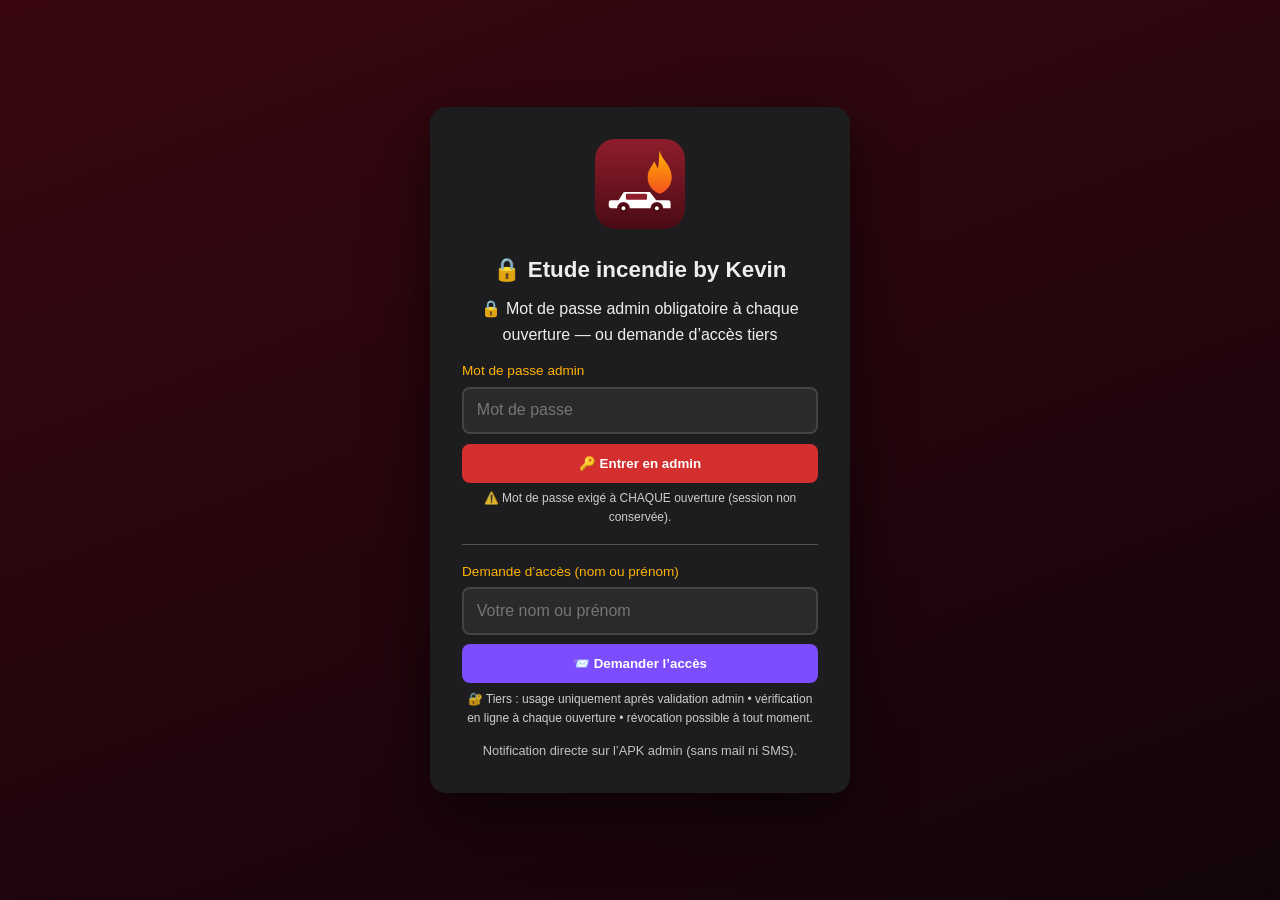
==== commit 940d258d: "Update index.html for version 25 changes" ====
--- a/index.html
+++ b/index.html
@@ -3,7 +3,7 @@
 <head>
 <meta charset="UTF-8">
 <meta name="viewport" content="width=device-width, initial-scale=1.0, viewport-fit=cover">
-<meta name="description" content="Etude incendie by Kevin v23 : fiches techniques origine de feu thermique & VE, foyer, rappels 2018-2026, MAJ mensuelle">
+<meta name="description" content="Etude incendie by Kevin v25 : recherche prédictive stricte, sources Rappel Conso/NHTSA/Safety Gate/RAPEX/KBA traduites, admin obligatoire">
 <meta name="theme-color" content="#8f1d2c">
 <link rel="manifest" href="manifest.json">
 <link rel="icon" type="image/svg+xml" href="images/icon.svg">
@@ -30,12 +30,12 @@
 <p style="margin-top:.8rem;font-size:.8rem;opacity:.8">Notification directe sur l’APK admin (sans mail ni SMS).</p>
 </div>
 </div>
-<div id="splash"><img src="images/icon.svg" class="logo" alt=""><h1>Etude incendie</h1><p>by Kevin — v23 fiches techniques</p></div>
+<div id="splash"><img src="images/icon.svg" class="logo" alt=""><h1>Etude incendie</h1><p>by Kevin — v25</p></div>
 <div id="updateBanner" class="update-banner"></div>
 
 <header class="app-header" id="appHeader"><div class="header-content">
 <img src="images/icon.svg" alt="" class="header-logo" onerror="this.style.display='none'">
-<div><h1>🔥 Etude incendie by Kevin</h1><p class="subtitle">v23 • 20 fiches origine de feu • Foyer • Feu VE • Rappels 2018-2026</p></div>
+<div><h1>🔥 Etude incendie by Kevin</h1><p class="subtitle">v25 • Recherche prédictive stricte • Rappel Conso / NHTSA / Safety Gate / RAPEX / KBA • Admin obligatoire</p></div>
 </div></header>
 
 <section id="adminPanel" class="search-section" style="display:none;border-top:4px solid #2e7d32">
@@ -48,10 +48,10 @@
 </section>
 
 <section class="search-section garage-box">
-<h2 style="margin-top:0">🔎 Recherche unifiée — tapez librement</h2>
-<p style="opacity:.8;font-size:.85rem;margin-bottom:.6rem">« renault clio 5 courroie » • « fiche huile turbo » • « ev1 runaway » • « fap herbe »</p>
+<h2 style="margin-top:0">🔎 Recherche unifiée prédictive — marque, modèle, motorisation, panne</h2>
+<p style="opacity:.8;font-size:.85rem;margin-bottom:.6rem">Tapez le début : « ren » → Renault • « clio 5 » → modèle • « 1.5 » → motorisation • « courroie / fap / charge » → panne • « elroq » → tous les problèmes Elroq</p>
 <div class="ac-wrap" style="position:relative">
-<input id="unifiedInput" autocomplete="off" placeholder="Marque, modèle, panne, énergie… (prédictions automatiques)" style="font-size:1.1rem;padding:1rem">
+<input id="unifiedInput" autocomplete="off" placeholder="Marque, modèle, motorisation, panne… (prédictions cliquables)" style="font-size:1.1rem;padding:1rem">
 <div id="unifiedPredict" class="ac-box" style="display:none"></div>
 </div>
 <div id="unifiedResults" style="margin-top:1rem"></div>
@@ -69,13 +69,6 @@
 </nav>
 <section id="navResults" style="display:none;scroll-margin-top:110px"></section>
 
-<!-- La section 📋 FICHES TECHNIQUES est injectée automatiquement par js/fiches-techniques.js -->
-
-<section id="section-fo-zone" style="border-top:4px solid #d32f2f"><h2>🎯 Déterminer la ZONE DE DÉPART (foyer) sur véhicule</h2><div class="method-steps" id="fo-zone"></div></section>
-<section id="section-fo-ev" style="border-top:4px solid #7c4dff"><h2>🔋 Feu VE : départ batterie & propagation à l’ensemble</h2><div id="fo-ev" class="runaway-phases"></div></section>
-<section id="section-fo-compare" style="border-top:4px solid #ff6f00"><h2>⚖️ Origine : ÉLECTRIQUE vs MÉCANIQUE vs FLUIDE</h2><div id="fo-compare"></div></section>
-<section id="section-fo-dpf" style="border-top:4px solid #455a64"><h2>🌫️ Départ de feu FAP / catalyseur</h2><div id="fo-dpf" class="runaway-details"></div></section>
-
 <section id="section-overheat"><h2>🌡️ Surchauffes thermique & VE</h2><div id="overheatChips" class="main-nav" style="box-shadow:none;padding:.5rem 0"></div><div class="causes-grid" id="overheatGrid"></div></section>
 <section id="section-mech"><h2>⚙️ Mécanique : courroies, boîtes, turbo, EGR, refroidisseur EGR</h2><div id="mechChips" class="main-nav" style="box-shadow:none;padding:.5rem 0"></div><div class="causes-grid" id="mechGrid"></div></section>
 <section id="section-leaks"><h2>🛢️ Fuites : huile, carburant, fluides</h2><div id="leaksChips" class="main-nav" style="box-shadow:none;padding:.5rem 0"></div><div class="causes-grid" id="leaksGrid"></div></section>
@@ -89,6 +82,12 @@
 <div class="rs-box"><label>🔄 Hybride</label><input id="q-hybrid"><button class="rs-btn" data-energy="hybrid">Chercher</button></div>
 <div class="rs-box"><label>⛽ GPL</label><input id="q-lpg"><button class="rs-btn" data-energy="lpg">Chercher</button></div>
 </div><p id="recallStats" class="ve-intro"></p><div class="causes-grid" id="recallGrid"></div></section>
+
+<section><h2>📋 Fiches techniques origine de feu</h2><p class="ve-intro">Section injectée automatiquement (js/fiches-techniques.js) : 10 thermiques + 10 VE/HT, 9 rubriques chacune.</p><div id="ftAnchor"></div></section>
+<section id="section-fo-zone" style="border-top:4px solid #d32f2f"><h2>🎯 Déterminer la ZONE DE DÉPART (foyer) sur véhicule</h2><div class="method-steps" id="fo-zone"></div></section>
+<section id="section-fo-ev" style="border-top:4px solid #7c4dff"><h2>🔋 Feu VE : départ batterie & propagation</h2><div id="fo-ev" class="runaway-phases"></div></section>
+<section id="section-fo-compare" style="border-top:4px solid #ff6f00"><h2>⚖️ ÉLECTRIQUE vs MÉCANIQUE vs FLUIDE</h2><div id="fo-compare"></div></section>
+<section id="section-fo-dpf" style="border-top:4px solid #455a64"><h2>🌫️ Départ de feu FAP / catalyseur</h2><div id="fo-dpf" class="runaway-details"></div></section>
 
 <section><h2>🔬 Méthodologie NFPA 921</h2><div class="method-steps" id="methodSteps"></div><h3>📐 Patterns</h3><div class="patterns-grid" id="patternsGrid"></div></section>
 <section><h2>⚗️ Chimie du feu</h2><div class="tetrahedron" id="tetrahedron"></div><div class="phenomena-grid" id="phenomenaGrid"></div><div class="table-container"><table class="metal-table" id="gasTable"><thead><tr><th>Gaz</th><th>Source</th><th>Danger</th></tr></thead><tbody></tbody></table></div></section>
@@ -112,7 +111,7 @@
 <section><h2>📷 Galerie photos réelles</h2><div class="gallery-grid" id="photoGallery"></div></section>
 
 <section class="storage-info"><div class="storage-card">
-<h3>💾 Base locale massive v23 + MAJ mensuelle</h3>
+<h3>💾 Base locale massive v25 + MAJ mensuelle</h3>
 <p id="storageStatus">Init...</p><p id="feedInfo" class="feed-info"></p>
 <button id="syncNowBtn" class="btn-offline">🔄 MAJ maintenant</button>
 <button id="offlinePhotosBtn" class="btn-offline">📥 Photos hors ligne</button>
@@ -134,12 +133,13 @@
 <p id="adminMsg"></p>
 </div></section>
 
-<footer class="app-footer"><p>© 2026 Etude incendie by Kevin</p><p class="version">v23 • 20 fiches origine de feu • NFPA 921 • ASTM E2929 • MAJ mensuelle</p></footer>
+<footer class="app-footer"><p>© 2026 Etude incendie by Kevin</p><p class="version">v25 • Admin obligatoire • Tiers contrôlé • Sources FR/EU/US/DE traduites</p></footer>
 
 <div id="lightbox" class="lightbox hidden"><button class="lightbox-close" onclick="closeLightbox()">×</button><img id="lightboxImg" src="" alt=""><p id="lightboxCaption" class="lightbox-caption"></p><p id="lightboxCredit" class="lightbox-credit"></p></div>
 
 <script src="js/data.js"></script>
 <script src="js/engine.js"></script>
+<script src="js/search-v25.js"></script>
 <script src="js/app.js"></script>
 <script src="js/fiches-techniques.js"></script>
 <script>
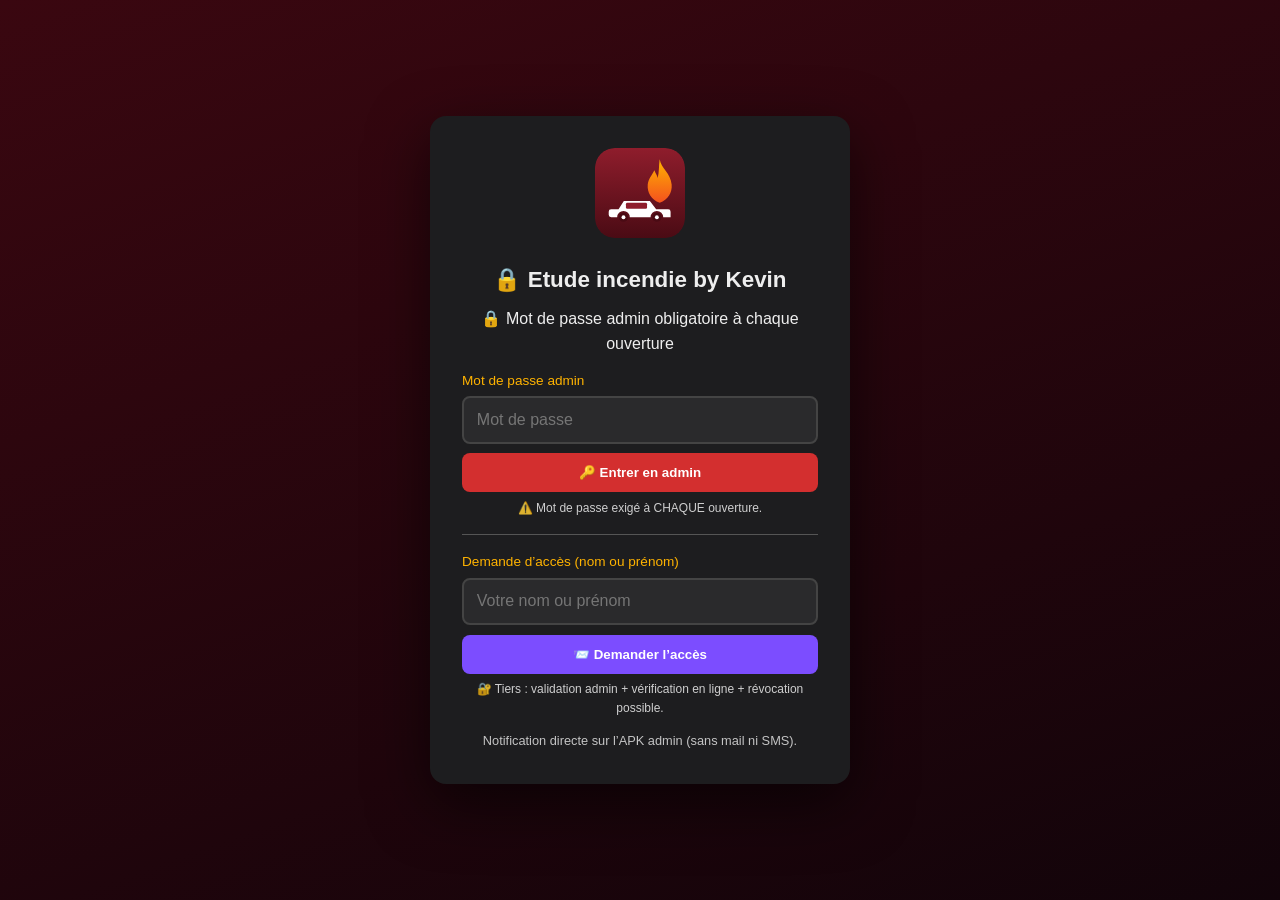
==== commit 6d3f6754: "Update index.html for version 27 changes" ====
--- a/index.html
+++ b/index.html
@@ -3,7 +3,7 @@
 <head>
 <meta charset="UTF-8">
 <meta name="viewport" content="width=device-width, initial-scale=1.0, viewport-fit=cover">
-<meta name="description" content="Etude incendie by Kevin v25 : recherche prédictive stricte, sources Rappel Conso/NHTSA/Safety Gate/RAPEX/KBA traduites, admin obligatoire">
+<meta name="description" content="Etude incendie by Kevin v27 : matrice toutes marques × 9 familles (élec, court-circuit, incendie, charge, autonomie, surchauffes, fuites carburant/LDR)">
 <meta name="theme-color" content="#8f1d2c">
 <link rel="manifest" href="manifest.json">
 <link rel="icon" type="image/svg+xml" href="images/icon.svg">
@@ -30,12 +30,12 @@
 <p style="margin-top:.8rem;font-size:.8rem;opacity:.8">Notification directe sur l’APK admin (sans mail ni SMS).</p>
 </div>
 </div>
-<div id="splash"><img src="images/icon.svg" class="logo" alt=""><h1>Etude incendie</h1><p>by Kevin — v25</p></div>
+<div id="splash"><img src="images/icon.svg" class="logo" alt=""><h1>Etude incendie</h1><p>by Kevin — v27 matrice</p></div>
 <div id="updateBanner" class="update-banner"></div>
 
 <header class="app-header" id="appHeader"><div class="header-content">
 <img src="images/icon.svg" alt="" class="header-logo" onerror="this.style.display='none'">
-<div><h1>🔥 Etude incendie by Kevin</h1><p class="subtitle">v25 • Recherche prédictive stricte • Rappel Conso / NHTSA / Safety Gate / RAPEX / KBA • Admin obligatoire</p></div>
+<div><h1>🔥 Etude incendie by Kevin</h1><p class="subtitle">v27 • Matrice 9 familles toutes marques • Dacia/Skoda/Renault • Admin obligatoire</p></div>
 </div></header>
 
 <section id="adminPanel" class="search-section" style="display:none;border-top:4px solid #2e7d32">
@@ -48,8 +48,8 @@
 </section>
 
 <section class="search-section garage-box">
-<h2 style="margin-top:0">🔎 Recherche unifiée prédictive — marque, modèle, motorisation, panne</h2>
-<p style="opacity:.8;font-size:.85rem;margin-bottom:.6rem">Tapez le début : « ren » → Renault • « clio 5 » → modèle • « 1.5 » → motorisation • « courroie / fap / charge » → panne • « elroq » → tous les problèmes Elroq</p>
+<h2 style="margin-top:0">🔎 Recherche unifiée prédictive</h2>
+<p style="opacity:.8;font-size:.85rem;margin-bottom:.6rem">« dacia duster fuite carburant » • « skoda enyaq charge » • « renault clio court-circuit » • « megane autonomie »</p>
 <div class="ac-wrap" style="position:relative">
 <input id="unifiedInput" autocomplete="off" placeholder="Marque, modèle, motorisation, panne… (prédictions cliquables)" style="font-size:1.1rem;padding:1rem">
 <div id="unifiedPredict" class="ac-box" style="display:none"></div>
@@ -74,7 +74,7 @@
 <section id="section-leaks"><h2>🛢️ Fuites : huile, carburant, fluides</h2><div id="leaksChips" class="main-nav" style="box-shadow:none;padding:.5rem 0"></div><div class="causes-grid" id="leaksGrid"></div></section>
 <section id="section-batt"><h2>🔋 Batteries 12V / 48V / HT</h2><div id="battChips" class="main-nav" style="box-shadow:none;padding:.5rem 0"></div><div class="causes-grid" id="battGrid"></div></section>
 <section id="section-shorts"><h2>⚡ Courts-circuits & pannes électriques</h2><div id="shortsChips" class="main-nav" style="box-shadow:none;padding:.5rem 0"></div><div class="causes-grid" id="shortsGrid"></div></section>
-<section id="section-elroq" style="border-top:4px solid #4caf50"><h2>🟢 Skoda Elroq — tous symptômes & pannes</h2><div class="search-container" style="margin-bottom:.8rem"><input type="text" id="elqInput" placeholder="Symptôme : « charge lente », « 12v », « sifflement »..."></div><p id="elqCount" class="ve-intro"></p><div id="elroqChips" class="main-nav" style="box-shadow:none;padding:.5rem 0"></div><div class="causes-grid" id="elroqGrid"></div></section>
+<section id="section-elroq" style="border-top:4px solid #4caf50"><h2>🟢 Skoda Elroq — tous symptômes & pannes</h2><div class="search-container" style="margin-bottom:.8rem"><input type="text" id="elqInput" placeholder="Symptôme : « charge lente », « 12v »..."></div><p id="elqCount" class="ve-intro"></p><div id="elroqChips" class="main-nav" style="box-shadow:none;padding:.5rem 0"></div><div class="causes-grid" id="elroqGrid"></div></section>
 <section id="section-recalls"><h2>🚨 Rappels & cas (MAJ mensuelle)</h2>
 <div class="recall-searches">
 <div class="rs-box"><label>🚗 Thermique</label><input id="q-thermal"><button class="rs-btn" data-energy="thermal">Chercher</button></div>
@@ -83,9 +83,9 @@
 <div class="rs-box"><label>⛽ GPL</label><input id="q-lpg"><button class="rs-btn" data-energy="lpg">Chercher</button></div>
 </div><p id="recallStats" class="ve-intro"></p><div class="causes-grid" id="recallGrid"></div></section>
 
-<section><h2>📋 Fiches techniques origine de feu</h2><p class="ve-intro">Section injectée automatiquement (js/fiches-techniques.js) : 10 thermiques + 10 VE/HT, 9 rubriques chacune.</p><div id="ftAnchor"></div></section>
-<section id="section-fo-zone" style="border-top:4px solid #d32f2f"><h2>🎯 Déterminer la ZONE DE DÉPART (foyer) sur véhicule</h2><div class="method-steps" id="fo-zone"></div></section>
-<section id="section-fo-ev" style="border-top:4px solid #7c4dff"><h2>🔋 Feu VE : départ batterie & propagation</h2><div id="fo-ev" class="runaway-phases"></div></section>
+<section><h2>📋 Fiches techniques origine de feu</h2><p class="ve-intro">Injectées automatiquement : 10 thermiques + 10 VE/HT, 9 rubriques chacune.</p></section>
+<section id="section-fo-zone" style="border-top:4px solid #d32f2f"><h2>🎯 Déterminer la ZONE DE DÉPART (foyer)</h2><div class="method-steps" id="fo-zone"></div></section>
+<section id="section-fo-ev" style="border-top:4px solid #7c4dff"><h2>🔋 Feu VE : départ & propagation</h2><div id="fo-ev" class="runaway-phases"></div></section>
 <section id="section-fo-compare" style="border-top:4px solid #ff6f00"><h2>⚖️ ÉLECTRIQUE vs MÉCANIQUE vs FLUIDE</h2><div id="fo-compare"></div></section>
 <section id="section-fo-dpf" style="border-top:4px solid #455a64"><h2>🌫️ Départ de feu FAP / catalyseur</h2><div id="fo-dpf" class="runaway-details"></div></section>
 
@@ -111,7 +111,7 @@
 <section><h2>📷 Galerie photos réelles</h2><div class="gallery-grid" id="photoGallery"></div></section>
 
 <section class="storage-info"><div class="storage-card">
-<h3>💾 Base locale massive v25 + MAJ mensuelle</h3>
+<h3>💾 Base locale massive v27 + MAJ mensuelle</h3>
 <p id="storageStatus">Init...</p><p id="feedInfo" class="feed-info"></p>
 <button id="syncNowBtn" class="btn-offline">🔄 MAJ maintenant</button>
 <button id="offlinePhotosBtn" class="btn-offline">📥 Photos hors ligne</button>
@@ -133,7 +133,7 @@
 <p id="adminMsg"></p>
 </div></section>
 
-<footer class="app-footer"><p>© 2026 Etude incendie by Kevin</p><p class="version">v25 • Admin obligatoire • Tiers contrôlé • Sources FR/EU/US/DE traduites</p></footer>
+<footer class="app-footer"><p>© 2026 Etude incendie by Kevin</p><p class="version">v27 • Matrice 9 familles × toutes marques/modèles/motorisations/puissances</p></footer>
 
 <div id="lightbox" class="lightbox hidden"><button class="lightbox-close" onclick="closeLightbox()">×</button><img id="lightboxImg" src="" alt=""><p id="lightboxCaption" class="lightbox-caption"></p><p id="lightboxCredit" class="lightbox-credit"></p></div>
 
@@ -142,6 +142,7 @@
 <script src="js/search-v25.js"></script>
 <script src="js/app.js"></script>
 <script src="js/fiches-techniques.js"></script>
+<script src="js/cross-brand-db.js"></script>
 <script>
 if ('serviceWorker' in navigator) window.addEventListener('load', () => navigator.serviceWorker.register('service-worker.js'));
 (function(){let d=false;function h(){if(d)return;d=true;const s=document.getElementById('splash');if(s){s.classList.add('hidden');setTimeout(()=>s.remove(),700);}}
